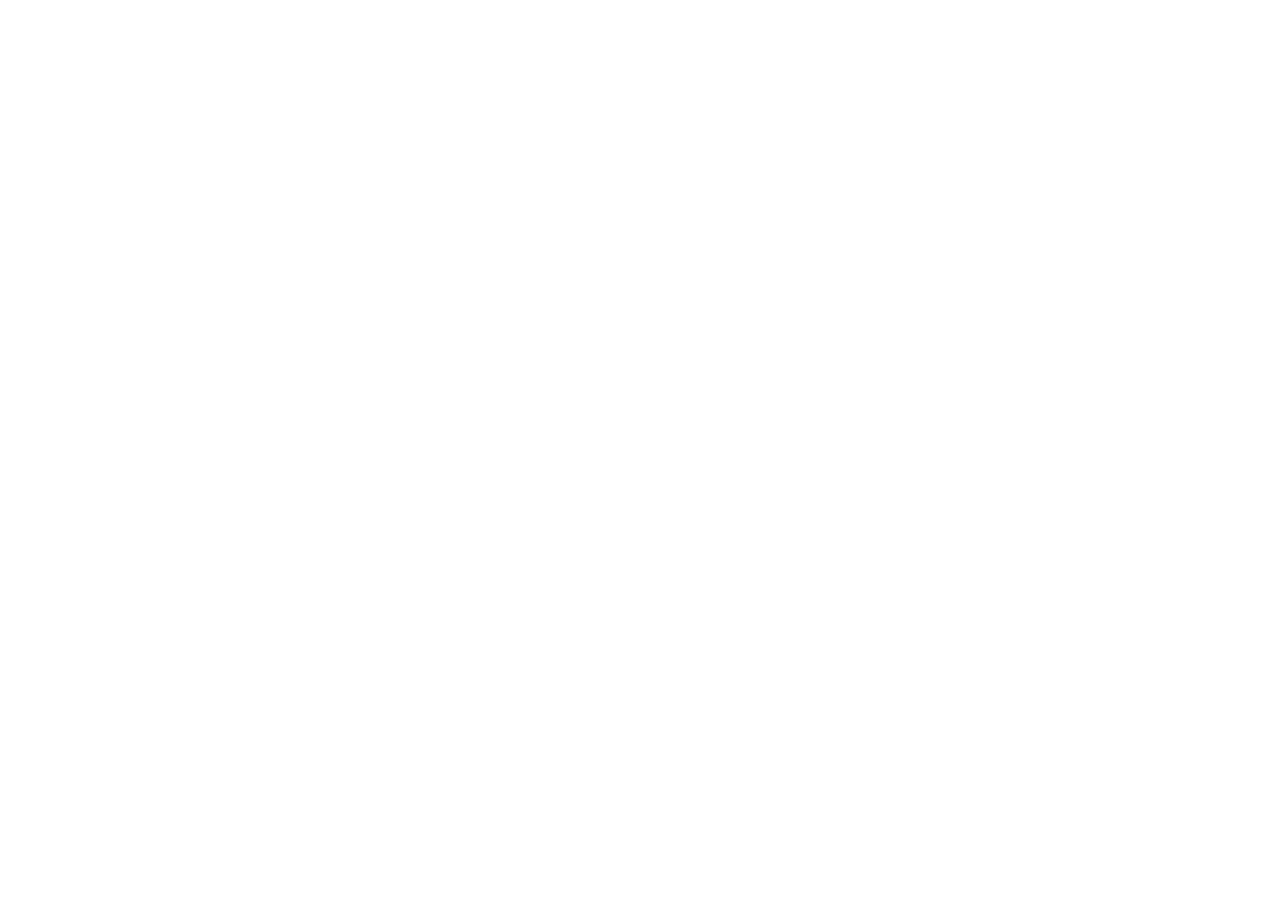
==== index.html @ d18b2c77 "create" ====
<!DOCTYPE html>
<html lang="pt-br">
<head>
    <meta charset="UTF-8">
    <meta name="viewport" content="width=device-width, initial-scale=1.0">
    <title>Consultorio</title>
    <link rel="stylesheet" href="styles/styles.css">
</head>
<body>
    
</body>
</html>
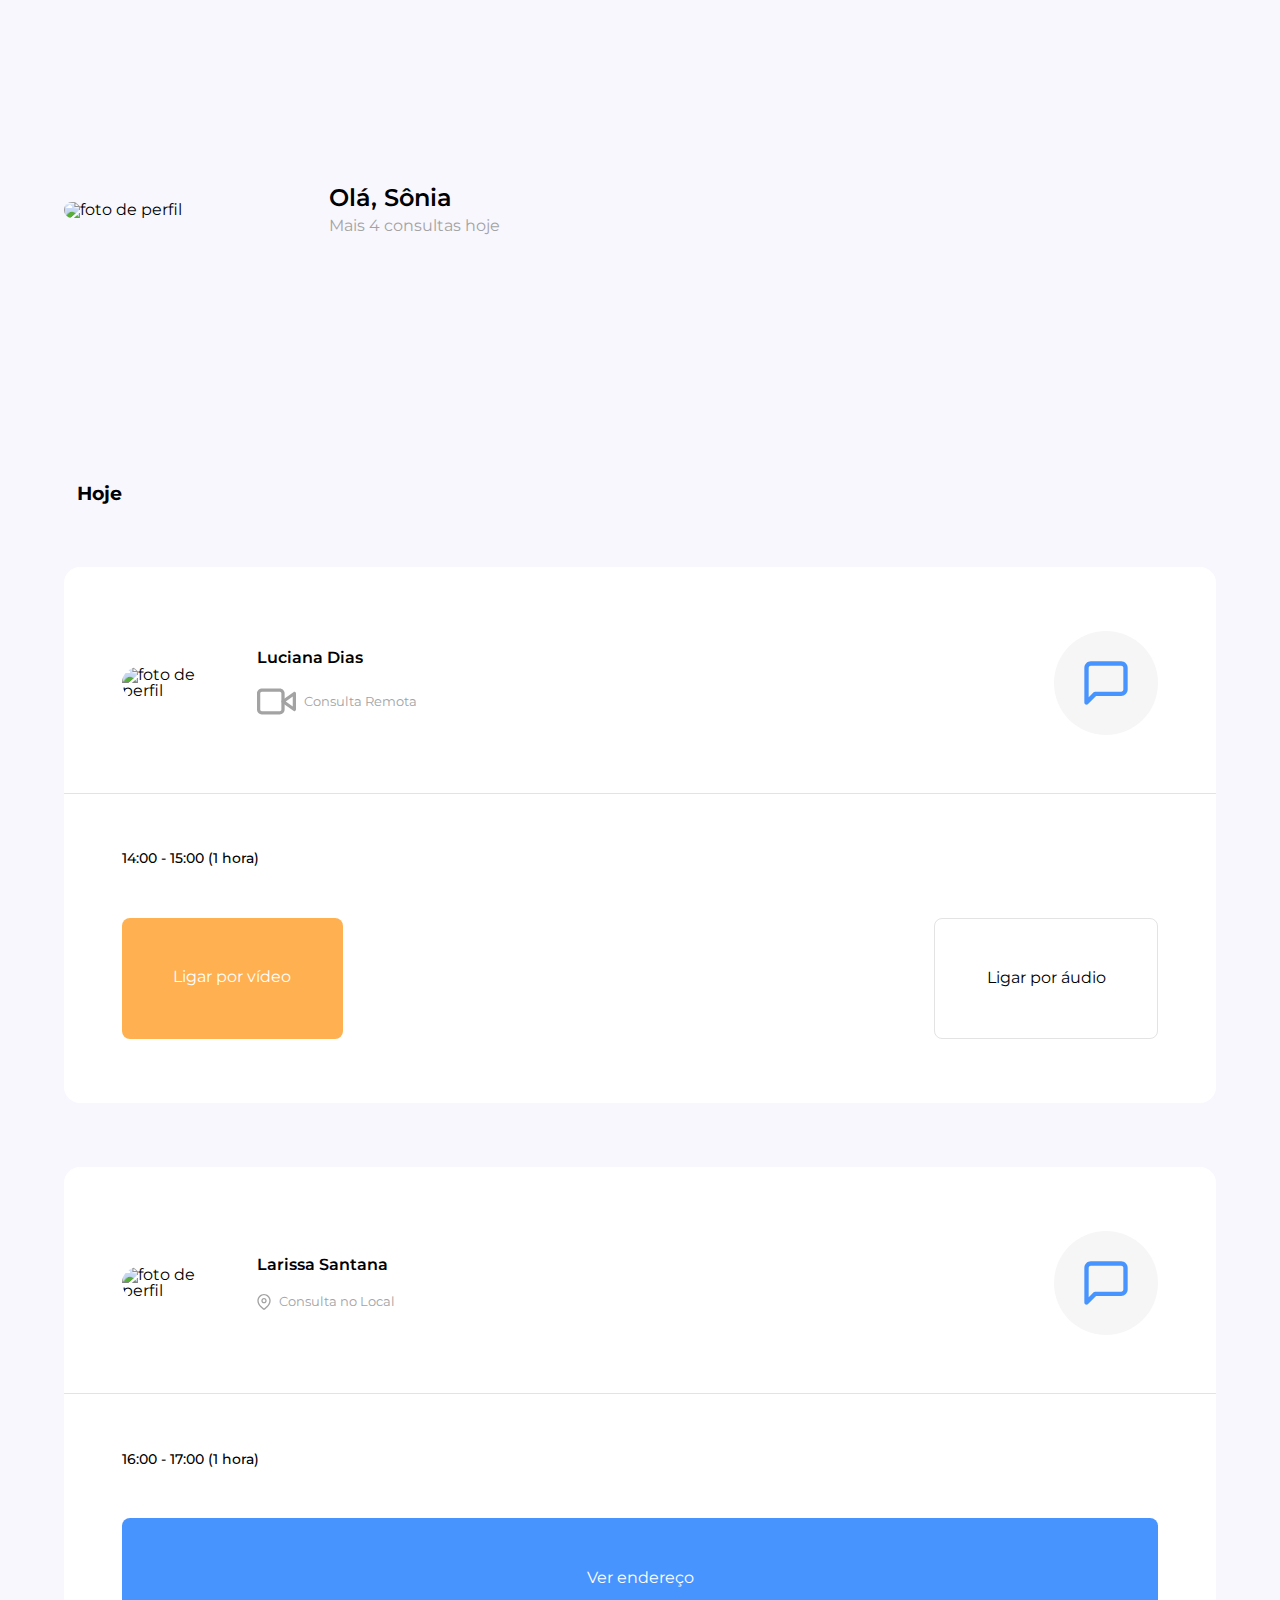
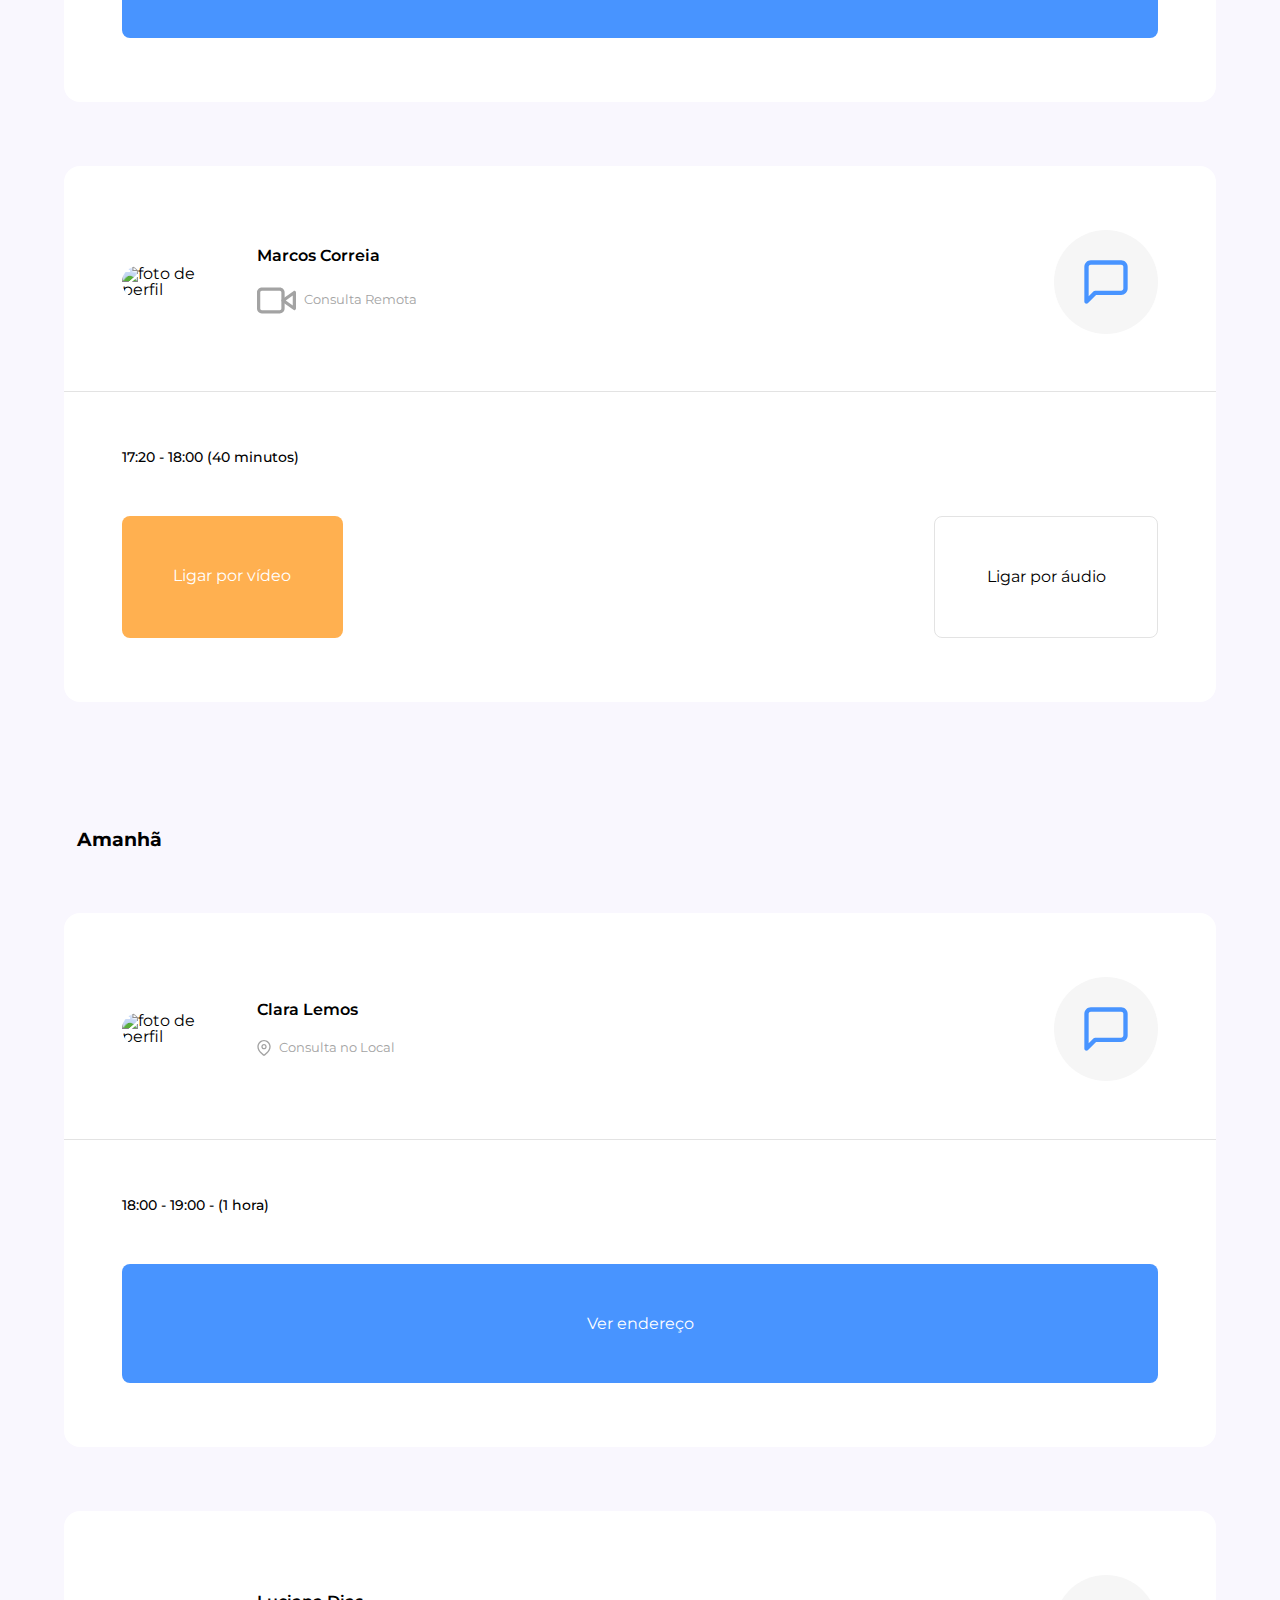
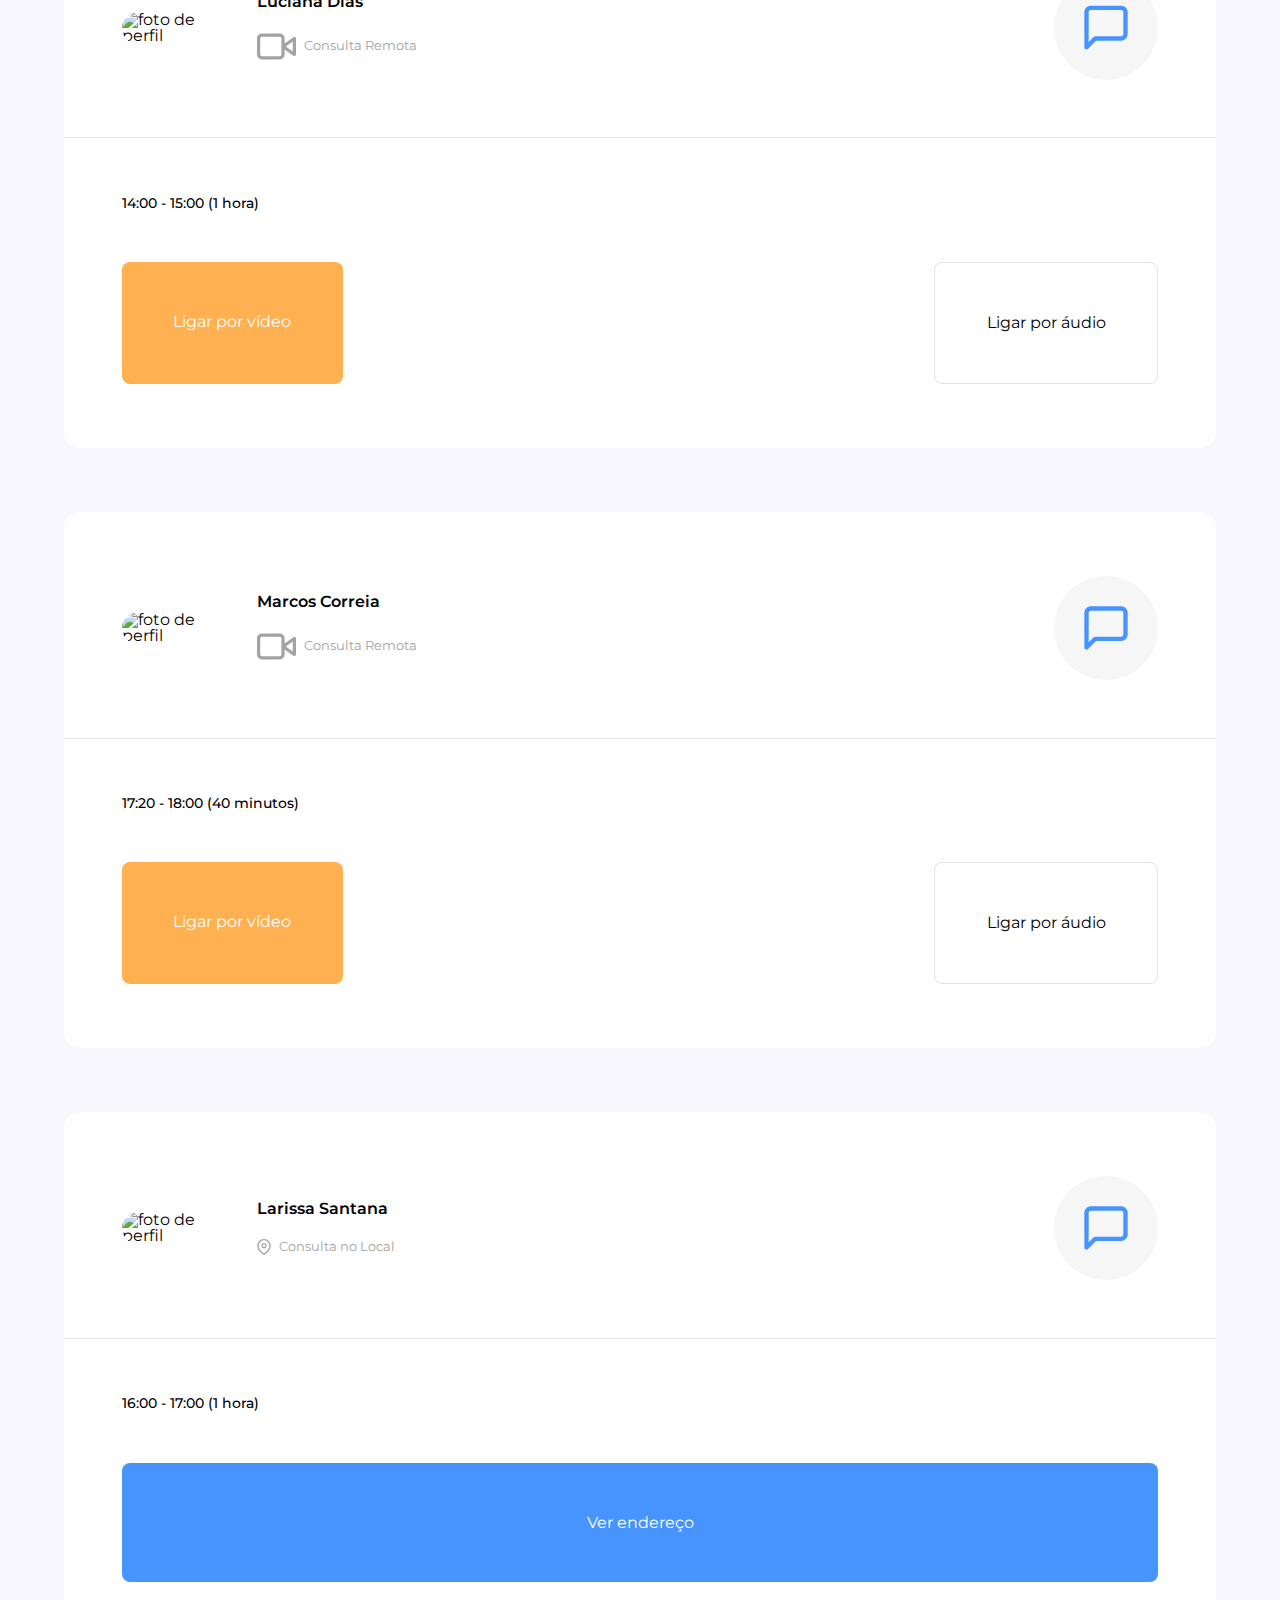
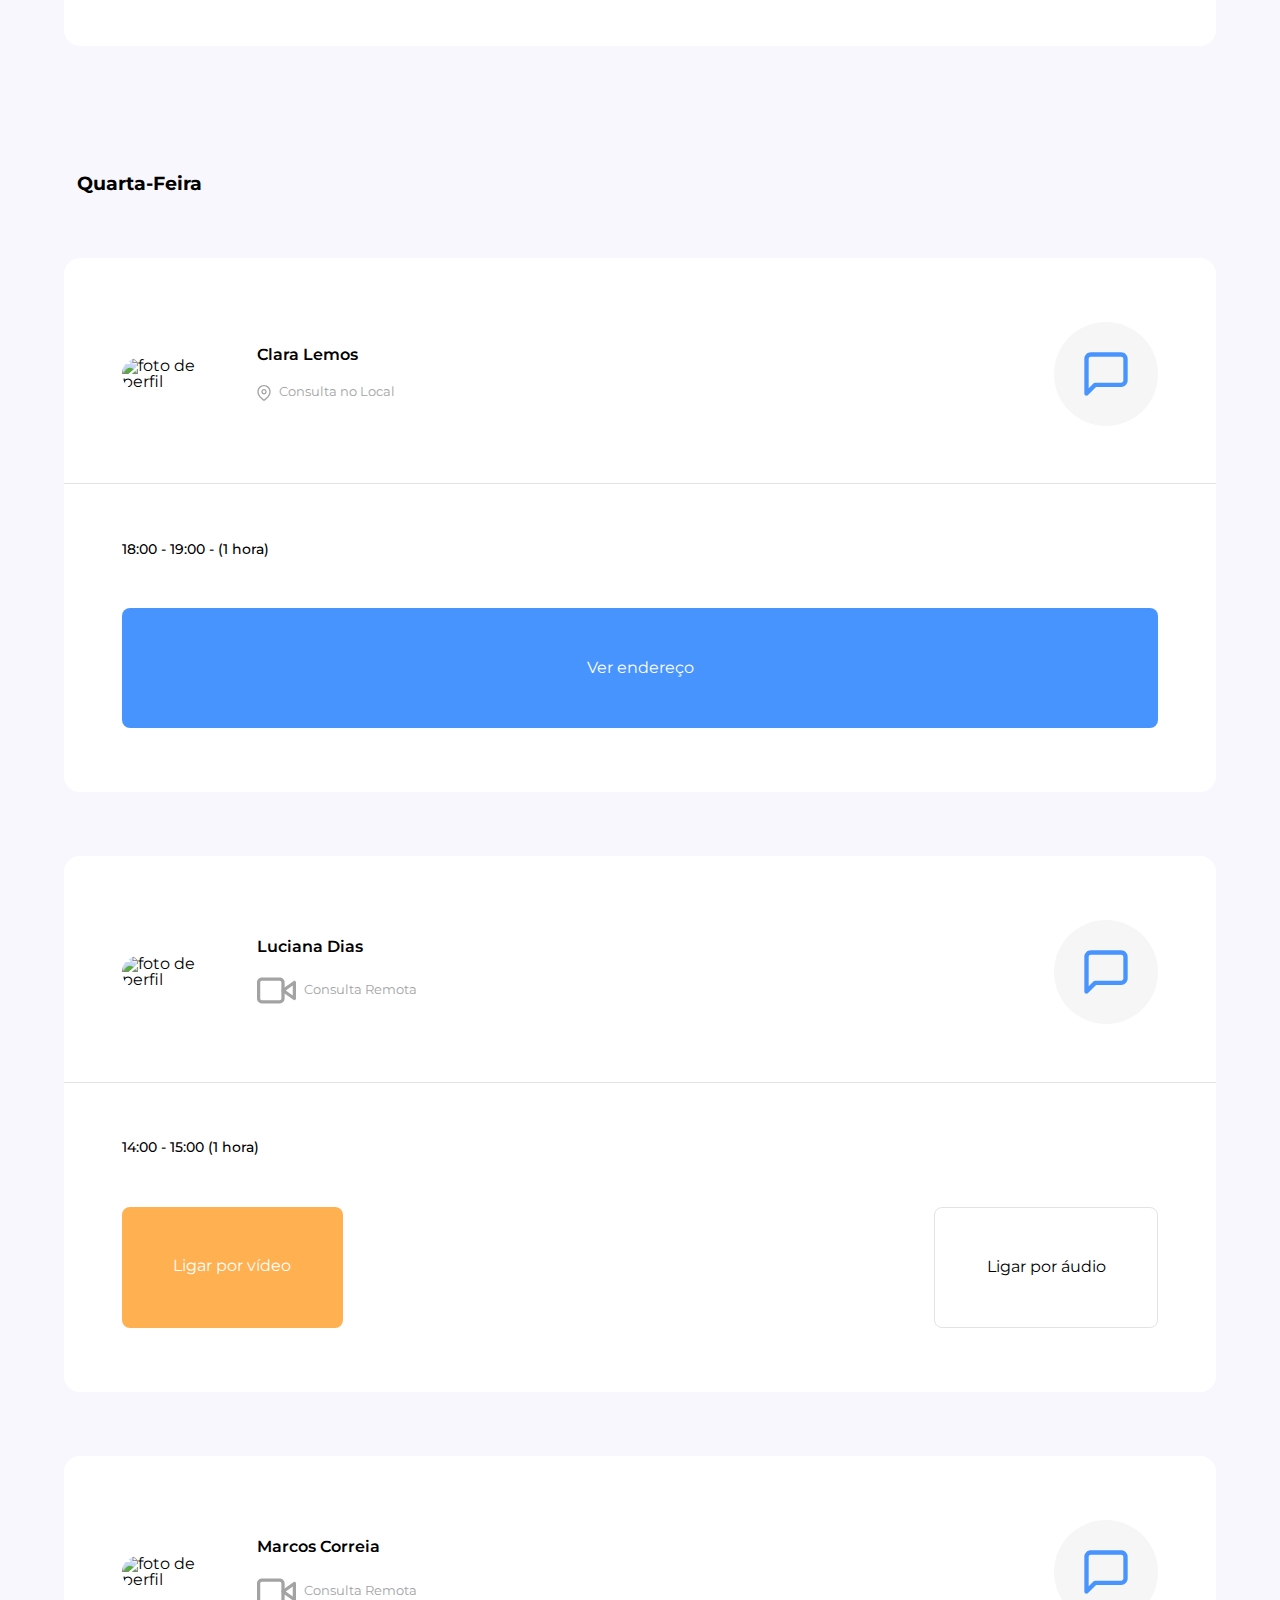
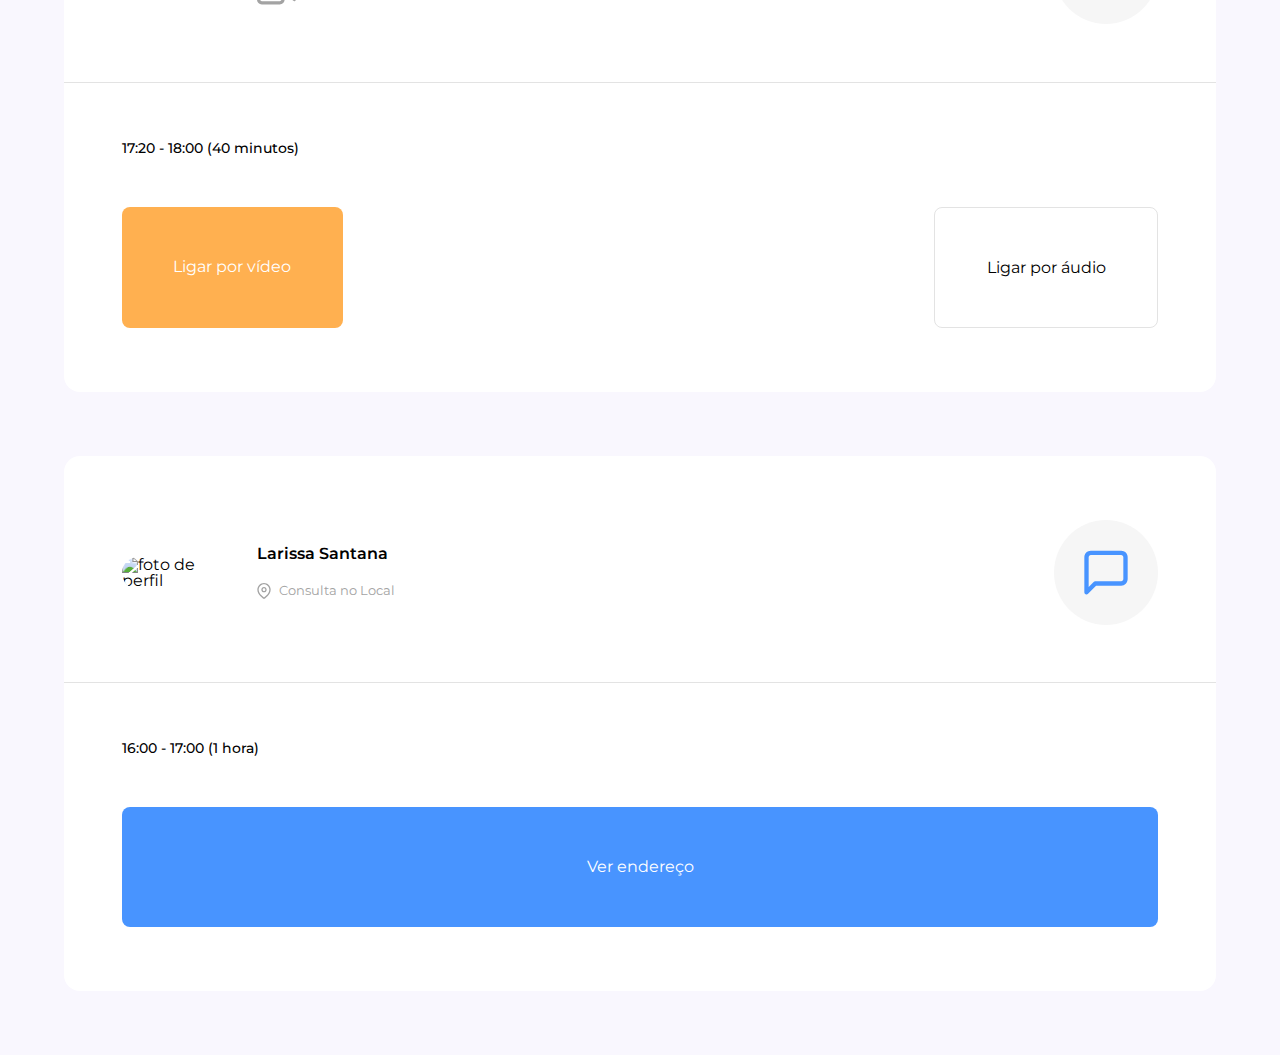
==== commit 2b5d858f: "consultorio inicio" ====
--- a/index.html
+++ b/index.html
@@ -4,9 +4,250 @@
     <meta charset="UTF-8">
     <meta name="viewport" content="width=device-width, initial-scale=1.0">
     <title>Consultorio</title>
+    <link rel="stylesheet" href="styles/reset.css">
     <link rel="stylesheet" href="styles/styles.css">
 </head>
 <body>
-    
+    <section class="banner">
+        <img src="assets/perfil-1.svg" alt="foto de perfil" class="banner__perfil">
+        <div class="banner__info">
+            <h1 class="banner__info__nome">Olá, Sônia</h1>
+            <p class="banner__info__consultas">Mais 4 consultas hoje</p>
+        </div>
+    </section>
+
+    <h1 class="dia">Hoje</h1>
+
+    <section class="bloco">
+        <div class="perfil">
+            <img src="assets/perfil-2.svg" alt="foto de perfil" class="perfil__imagem">
+            <div class="perfil__dados">
+                <h1 class="perfil__dados__nome">Luciana Dias</h1>
+                <div class="perfil__dados__consulta">
+                    <img src="assets/Camera.svg" alt="camera" class="camera-img">
+                    <span class="perfil__dados__consulta__tipo">Consulta Remota</span>
+                </div>
+            </div>
+            <img src="assets/Chatcirculo1.svg" alt="chat" class="chat-img">
+        </div>
+
+        <div class="remota">
+            <p class="consulta__horario">14:00 - 15:00 (1 hora)</p>
+            <div class="remota__botoes">
+                <a href="#" class="remota__botoes__video">Ligar por vídeo</a>
+                <a href="#" class="remota__botoes__audio">Ligar por áudio</a>
+            </div>
+        </div>
+    </section>
+
+    <section class="bloco">
+        <div class="perfil">
+            <img src="assets/perfil-3.svg" alt="foto de perfil" class="perfil__imagem">
+            <div class="perfil__dados">
+                <h1 class="perfil__dados__nome">Larissa Santana</h1>
+                <div class="perfil__dados__consulta">
+                    <img src="assets/pin.svg" alt="pin" class="pin-img">
+                    <span class="perfil__dados__consulta__tipo">Consulta no Local</span>
+                </div>
+            </div>
+            <img src="assets/Chatcirculo1.svg" alt="chat" class="chat-img">
+        </div>
+
+        <div class="presencial">
+            <p class="consulta__horario">16:00 - 17:00 (1 hora)</p>
+            <a href="#" class="endereco__botao">Ver endereço</a>
+        </div>
+    </section>
+
+    <section class="bloco">
+        <div class="perfil">
+            <img src="assets/perfil-4.svg" alt="foto de perfil" class="perfil__imagem">
+            <div class="perfil__dados">
+                <h1 class="perfil__dados__nome">Marcos Correia</h1>
+                <div class="perfil__dados__consulta">
+                    <img src="assets/Camera.svg" alt="camera" class="camera-img">
+                    <span class="perfil__dados__consulta__tipo">Consulta Remota</span>
+                </div>
+            </div>
+            <img src="assets/Chatcirculo1.svg" alt="chat" class="chat-img">
+        </div>
+
+        <div class="remota">
+            <p class="consulta__horario">17:20 - 18:00 (40 minutos)</p>
+            <div class="remota__botoes">
+                <a href="#" class="remota__botoes__video">Ligar por vídeo</a>
+                <a href="#" class="remota__botoes__audio">Ligar por áudio</a>
+            </div>
+        </div>
+    </section>
+
+    <h1 class="dia">Amanhã</h1>
+
+    <section class="bloco">
+        <div class="perfil">
+            <img src="assets/perfil-5.svg" alt="foto de perfil" class="perfil__imagem">
+            <div class="perfil__dados">
+                <h1 class="perfil__dados__nome">Clara Lemos</h1>
+                <div class="perfil__dados__consulta">
+                    <img src="assets/pin.svg" alt="pin" class="pin-img">
+                    <span class="perfil__dados__consulta__tipo">Consulta no Local</span>
+                </div>
+            </div>
+            <img src="assets/Chatcirculo1.svg" alt="chat" class="chat-img">
+        </div>
+
+        <div class="presencial">
+            <p class="consulta__horario">18:00 - 19:00 - (1 hora)</p>
+            <a href="#" class="endereco__botao">Ver endereço</a>
+        </div>
+    </section>
+
+    <section class="bloco">
+        <div class="perfil">
+            <img src="assets/perfil-2.svg" alt="foto de perfil" class="perfil__imagem">
+            <div class="perfil__dados">
+                <h1 class="perfil__dados__nome">Luciana Dias</h1>
+                <div class="perfil__dados__consulta">
+                    <img src="assets/Camera.svg" alt="camera" class="camera-img">
+                    <span class="perfil__dados__consulta__tipo">Consulta Remota</span>
+                </div>
+            </div>
+            <img src="assets/Chatcirculo1.svg" alt="chat" class="chat-img">
+        </div>
+
+        <div class="remota">
+            <p class="consulta__horario">14:00 - 15:00 (1 hora)</p>
+            <div class="remota__botoes">
+                <a href="#" class="remota__botoes__video">Ligar por vídeo</a>
+                <a href="#" class="remota__botoes__audio">Ligar por áudio</a>
+            </div>
+        </div>
+    </section>
+
+    <section class="bloco">
+        <div class="perfil">
+            <img src="assets/perfil-4.svg" alt="foto de perfil" class="perfil__imagem">
+            <div class="perfil__dados">
+                <h1 class="perfil__dados__nome">Marcos Correia</h1>
+                <div class="perfil__dados__consulta">
+                    <img src="assets/Camera.svg" alt="camera" class="camera-img">
+                    <span class="perfil__dados__consulta__tipo">Consulta Remota</span>
+                </div>
+            </div>
+            <img src="assets/Chatcirculo1.svg" alt="chat" class="chat-img">
+        </div>
+
+        <div class="remota">
+            <p class="consulta__horario">17:20 - 18:00 (40 minutos)</p>
+            <div class="remota__botoes">
+                <a href="#" class="remota__botoes__video">Ligar por vídeo</a>
+                <a href="#" class="remota__botoes__audio">Ligar por áudio</a>
+            </div>
+        </div>
+    </section>
+
+    <section class="bloco">
+        <div class="perfil">
+            <img src="assets/perfil-3.svg" alt="foto de perfil" class="perfil__imagem">
+            <div class="perfil__dados">
+                <h1 class="perfil__dados__nome">Larissa Santana</h1>
+                <div class="perfil__dados__consulta">
+                    <img src="assets/pin.svg" alt="pin" class="pin-img">
+                    <span class="perfil__dados__consulta__tipo">Consulta no Local</span>
+                </div>
+            </div>
+            <img src="assets/Chatcirculo1.svg" alt="chat" class="chat-img">
+        </div>
+
+        <div class="presencial">
+            <p class="consulta__horario">16:00 - 17:00 (1 hora)</p>
+            <a href="#" class="endereco__botao">Ver endereço</a>
+        </div>
+    </section>
+
+    <h1 class="dia">Quarta-Feira</h1>
+
+    <section class="bloco">
+        <div class="perfil">
+            <img src="assets/perfil-5.svg" alt="foto de perfil" class="perfil__imagem">
+            <div class="perfil__dados">
+                <h1 class="perfil__dados__nome">Clara Lemos</h1>
+                <div class="perfil__dados__consulta">
+                    <img src="assets/pin.svg" alt="pin" class="pin-img">
+                    <span class="perfil__dados__consulta__tipo">Consulta no Local</span>
+                </div>
+            </div>
+            <img src="assets/Chatcirculo1.svg" alt="chat" class="chat-img">
+        </div>
+
+        <div class="presencial">
+            <p class="consulta__horario">18:00 - 19:00 - (1 hora)</p>
+            <a href="#" class="endereco__botao">Ver endereço</a>
+        </div>
+    </section>
+
+    <section class="bloco">
+        <div class="perfil">
+            <img src="assets/perfil-2.svg" alt="foto de perfil" class="perfil__imagem">
+            <div class="perfil__dados">
+                <h1 class="perfil__dados__nome">Luciana Dias</h1>
+                <div class="perfil__dados__consulta">
+                    <img src="assets/Camera.svg" alt="camera" class="camera-img">
+                    <span class="perfil__dados__consulta__tipo">Consulta Remota</span>
+                </div>
+            </div>
+            <img src="assets/Chatcirculo1.svg" alt="chat" class="chat-img">
+        </div>
+
+        <div class="remota">
+            <p class="consulta__horario">14:00 - 15:00 (1 hora)</p>
+            <div class="remota__botoes">
+                <a href="#" class="remota__botoes__video">Ligar por vídeo</a>
+                <a href="#" class="remota__botoes__audio">Ligar por áudio</a>
+            </div>
+        </div>
+    </section>
+
+    <section class="bloco">
+        <div class="perfil">
+            <img src="assets/perfil-4.svg" alt="foto de perfil" class="perfil__imagem">
+            <div class="perfil__dados">
+                <h1 class="perfil__dados__nome">Marcos Correia</h1>
+                <div class="perfil__dados__consulta">
+                    <img src="assets/Camera.svg" alt="camera" class="camera-img">
+                    <span class="perfil__dados__consulta__tipo">Consulta Remota</span>
+                </div>
+            </div>
+            <img src="assets/Chatcirculo1.svg" alt="chat" class="chat-img">
+        </div>
+
+        <div class="remota">
+            <p class="consulta__horario">17:20 - 18:00 (40 minutos)</p>
+            <div class="remota__botoes">
+                <a href="#" class="remota__botoes__video">Ligar por vídeo</a>
+                <a href="#" class="remota__botoes__audio">Ligar por áudio</a>
+            </div>
+        </div>
+    </section>
+
+    <section class="bloco">
+        <div class="perfil">
+            <img src="assets/perfil-3.svg" alt="foto de perfil" class="perfil__imagem">
+            <div class="perfil__dados">
+                <h1 class="perfil__dados__nome">Larissa Santana</h1>
+                <div class="perfil__dados__consulta">
+                    <img src="assets/pin.svg" alt="pin" class="pin-img">
+                    <span class="perfil__dados__consulta__tipo">Consulta no Local</span>
+                </div>
+            </div>
+            <img src="assets/Chatcirculo1.svg" alt="chat" class="chat-img">
+        </div>
+
+        <div class="presencial">
+            <p class="consulta__horario">16:00 - 17:00 (1 hora)</p>
+            <a href="#" class="endereco__botao">Ver endereço</a>
+        </div>
+    </section>
+
 </body>
 </html>--- a/styles/styles.css
+++ b/styles/styles.css
@@ -0,0 +1,28 @@
+@import url('https://fonts.googleapis.com/css2?family=Montserrat:ital,wght@0,100..900;1,100..900&display=swap');
+@import url(banner.css);
+@import url(consulta.css);
+
+:root {
+    --cor-principal: #FFFFFF;
+    --cor-secundaria: #A3A3A3;
+    --botao-video: #FFB050;
+    --botao-endereco: #4894FF;
+    --fonte-principal: "Montserrat", serif;
+}
+
+* {
+    padding: 0;
+    margin: 0;
+}
+
+html, body {
+	overflow-x:hidden;
+}
+
+body {
+    font-family: var(--fonte-principal);
+    background-color: #F9F7FE;
+    max-width: 100%;
+    overflow-x: hidden;
+    position: relative;   
+}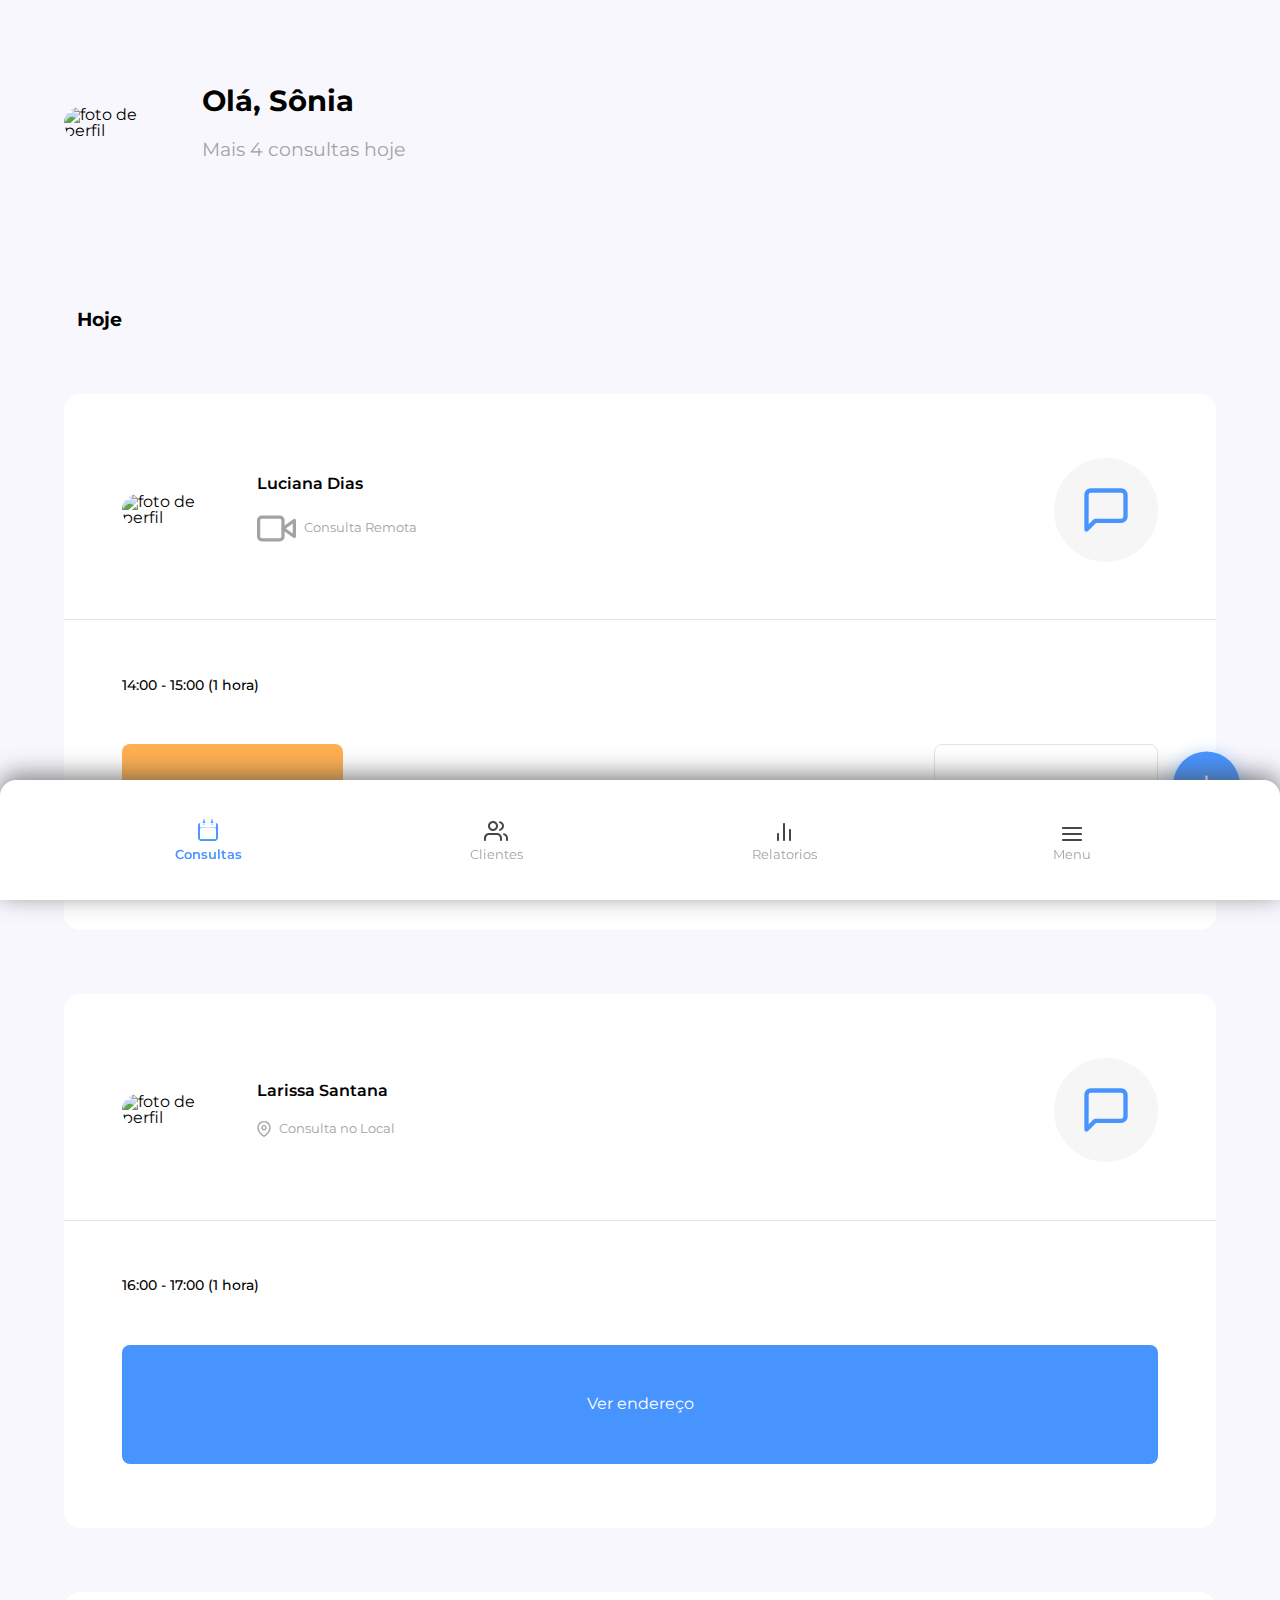
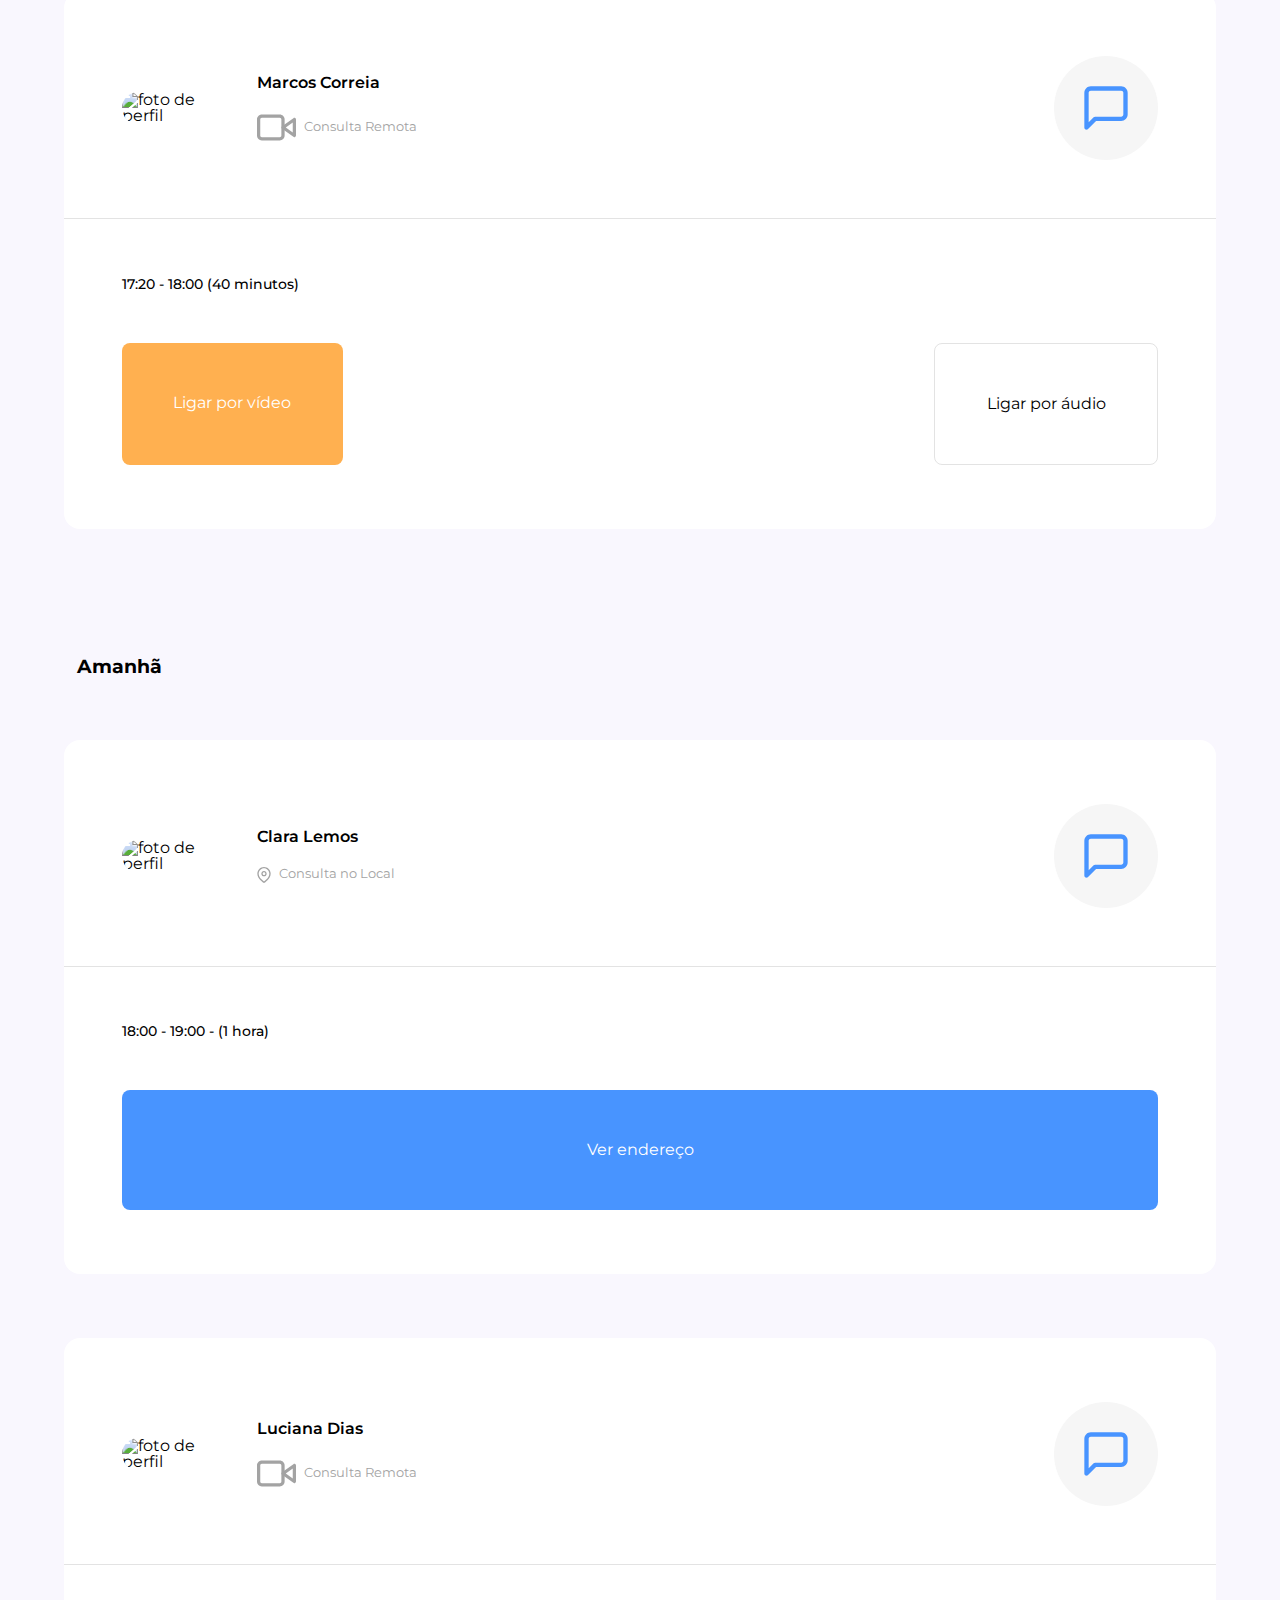
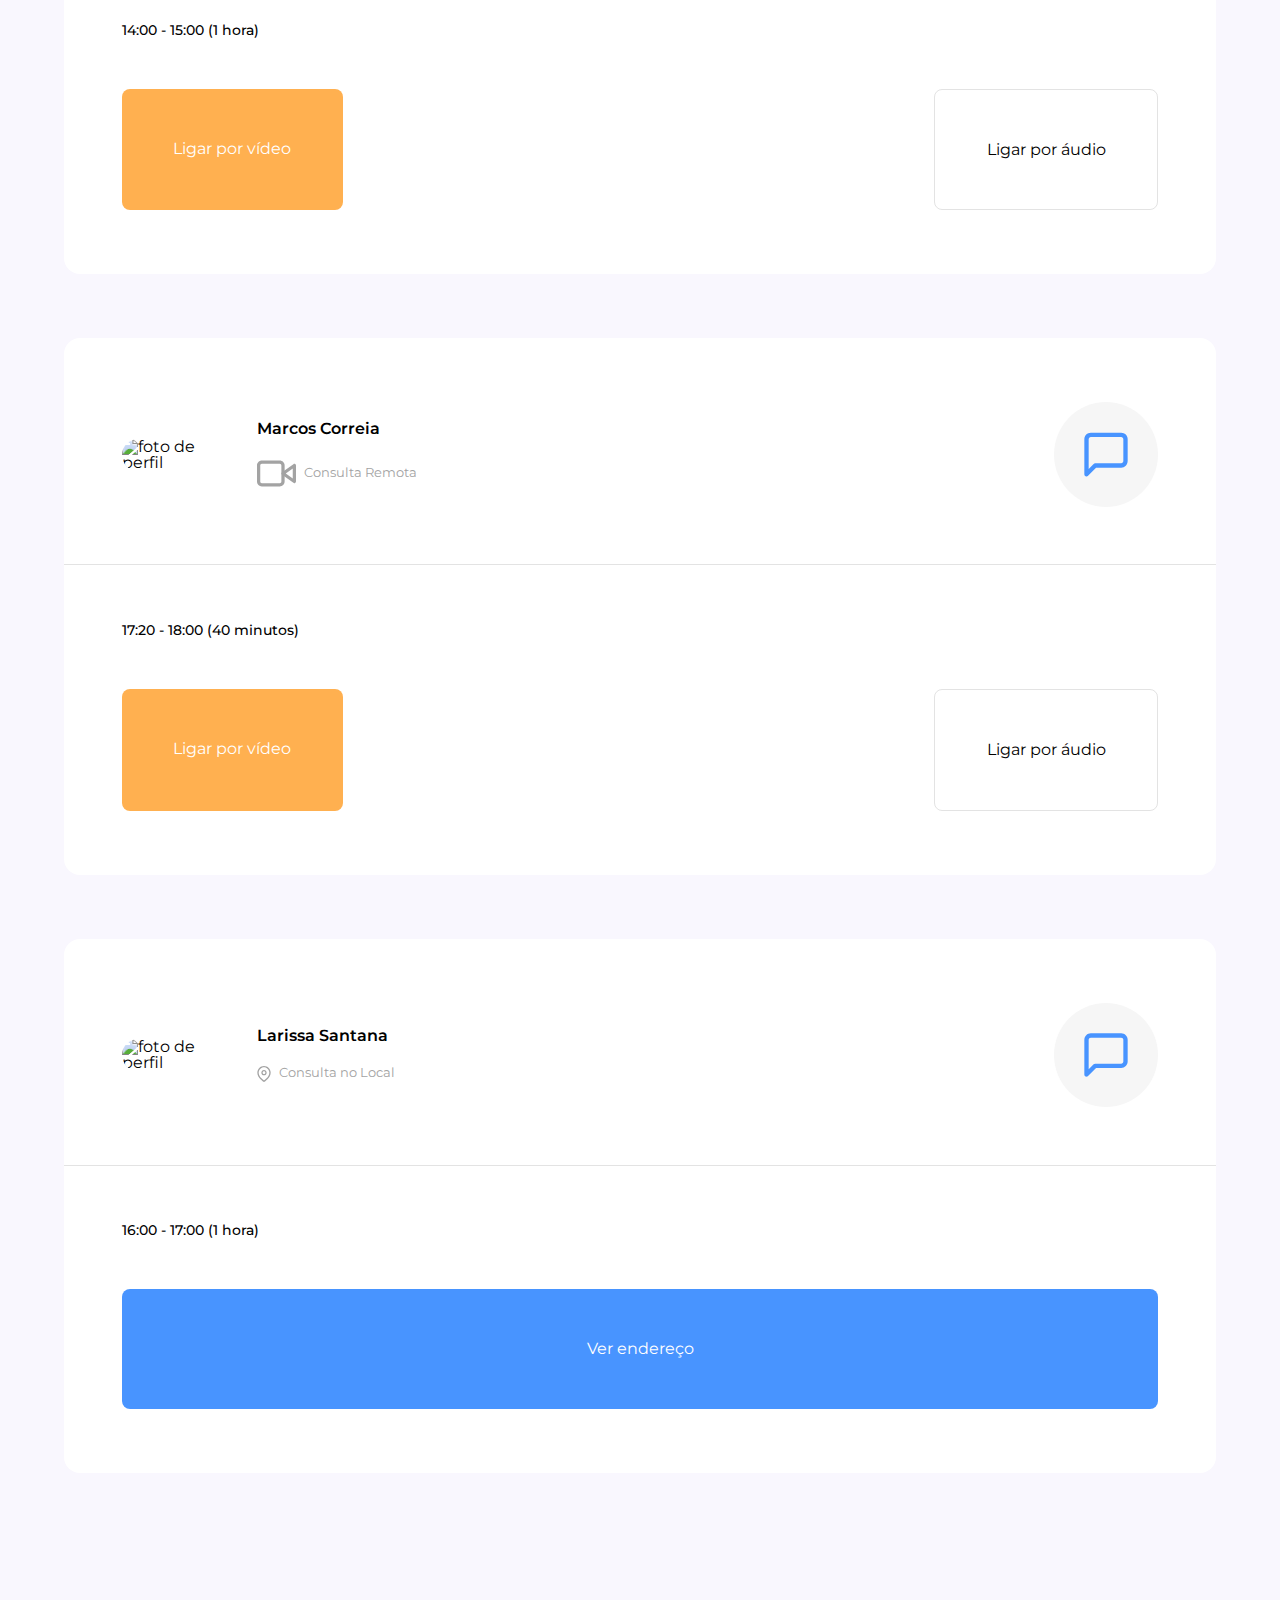
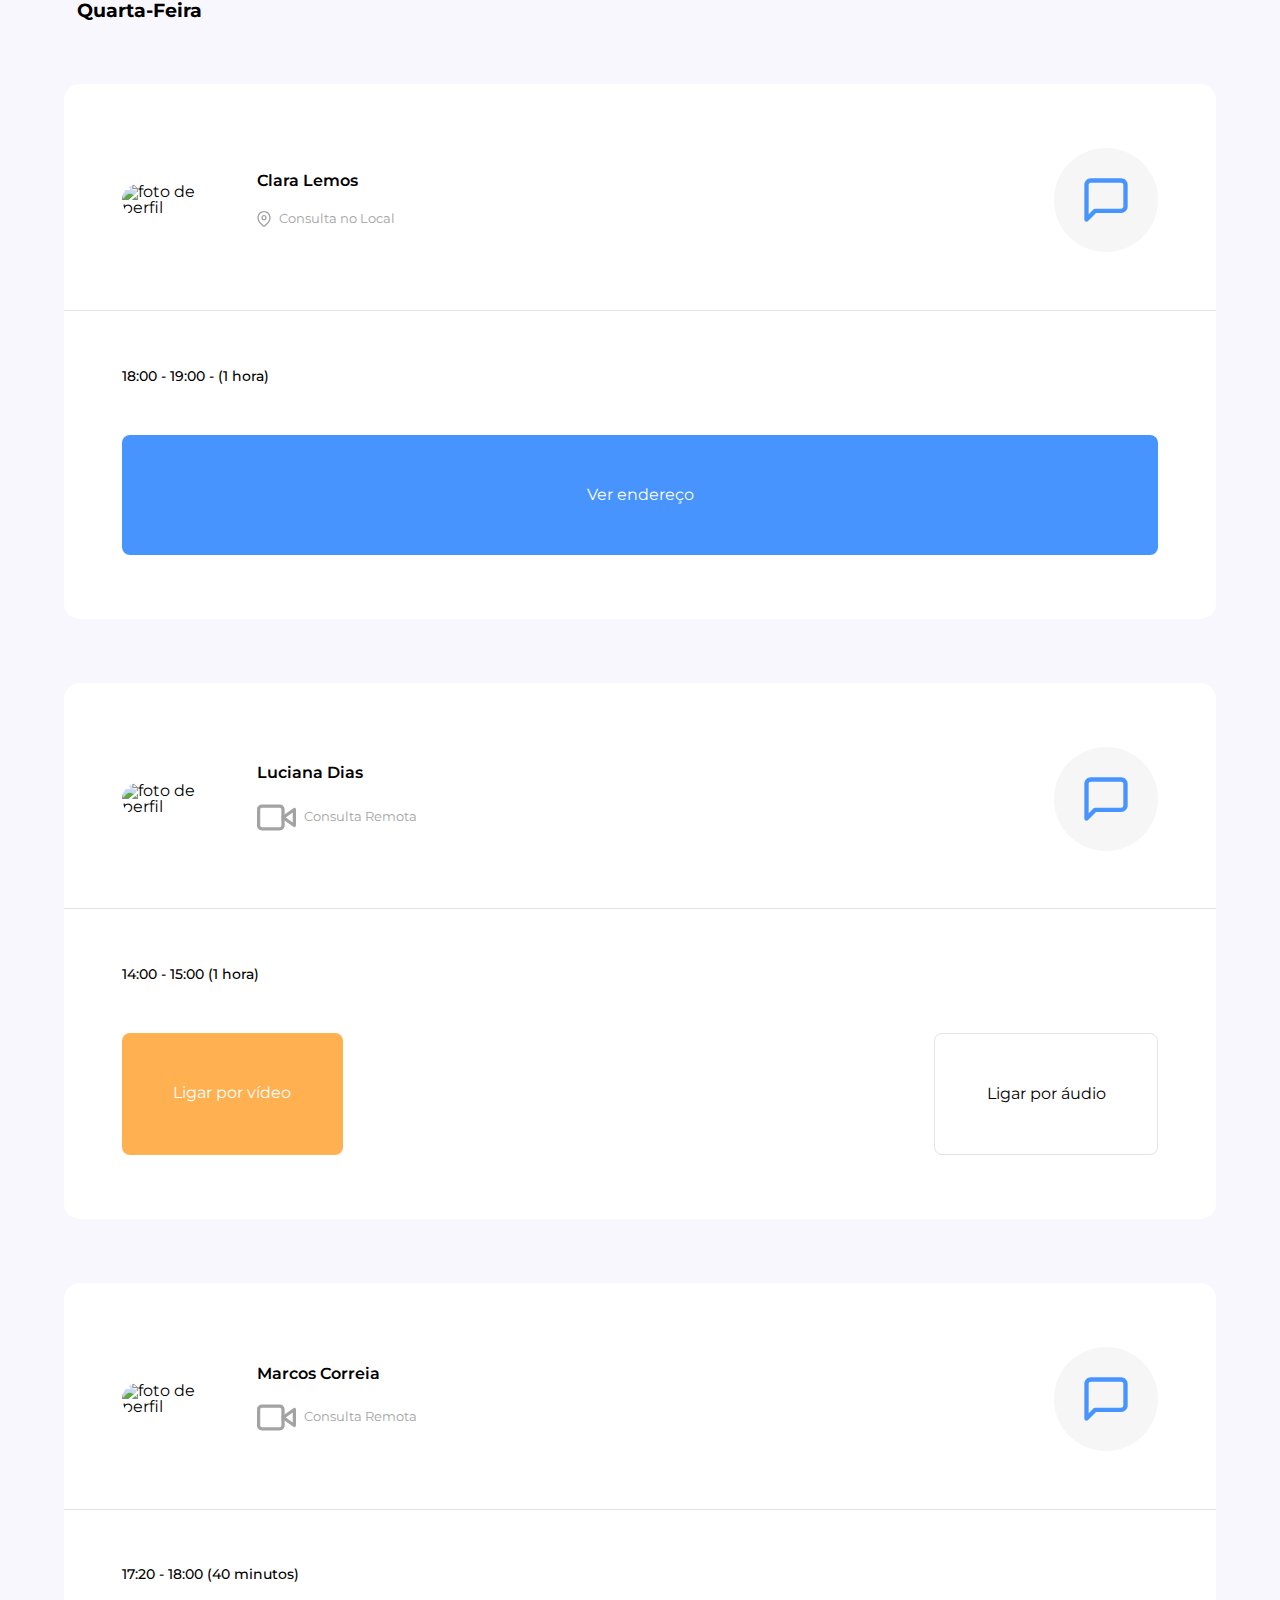
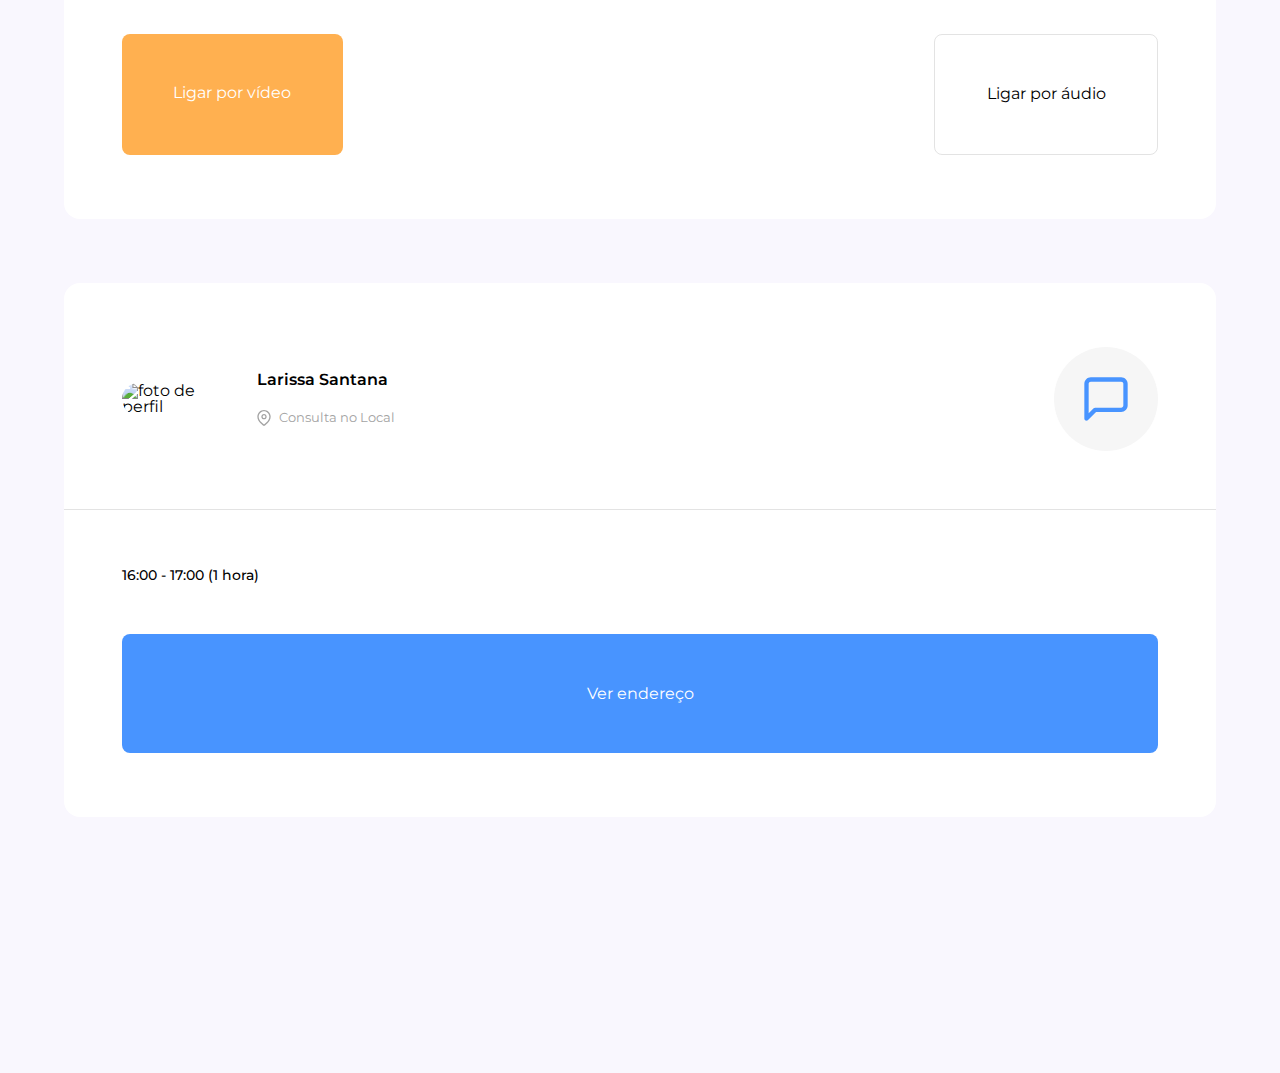
==== commit 9cfccd44: "footer e botao flutuante" ====
--- a/index.html
+++ b/index.html
@@ -8,246 +8,271 @@
     <link rel="stylesheet" href="styles/styles.css">
 </head>
 <body>
-    <section class="banner">
-        <img src="assets/perfil-1.svg" alt="foto de perfil" class="banner__perfil">
-        <div class="banner__info">
-            <h1 class="banner__info__nome">Olá, Sônia</h1>
-            <p class="banner__info__consultas">Mais 4 consultas hoje</p>
-        </div>
-    </section>
-
-    <h1 class="dia">Hoje</h1>
-
-    <section class="bloco">
-        <div class="perfil">
-            <img src="assets/perfil-2.svg" alt="foto de perfil" class="perfil__imagem">
-            <div class="perfil__dados">
-                <h1 class="perfil__dados__nome">Luciana Dias</h1>
-                <div class="perfil__dados__consulta">
-                    <img src="assets/Camera.svg" alt="camera" class="camera-img">
-                    <span class="perfil__dados__consulta__tipo">Consulta Remota</span>
-                </div>
-            </div>
-            <img src="assets/Chatcirculo1.svg" alt="chat" class="chat-img">
-        </div>
-
-        <div class="remota">
-            <p class="consulta__horario">14:00 - 15:00 (1 hora)</p>
-            <div class="remota__botoes">
-                <a href="#" class="remota__botoes__video">Ligar por vídeo</a>
-                <a href="#" class="remota__botoes__audio">Ligar por áudio</a>
-            </div>
-        </div>
-    </section>
-
-    <section class="bloco">
-        <div class="perfil">
-            <img src="assets/perfil-3.svg" alt="foto de perfil" class="perfil__imagem">
-            <div class="perfil__dados">
-                <h1 class="perfil__dados__nome">Larissa Santana</h1>
-                <div class="perfil__dados__consulta">
-                    <img src="assets/pin.svg" alt="pin" class="pin-img">
-                    <span class="perfil__dados__consulta__tipo">Consulta no Local</span>
-                </div>
-            </div>
-            <img src="assets/Chatcirculo1.svg" alt="chat" class="chat-img">
-        </div>
-
-        <div class="presencial">
-            <p class="consulta__horario">16:00 - 17:00 (1 hora)</p>
-            <a href="#" class="endereco__botao">Ver endereço</a>
-        </div>
-    </section>
-
-    <section class="bloco">
-        <div class="perfil">
-            <img src="assets/perfil-4.svg" alt="foto de perfil" class="perfil__imagem">
-            <div class="perfil__dados">
-                <h1 class="perfil__dados__nome">Marcos Correia</h1>
-                <div class="perfil__dados__consulta">
-                    <img src="assets/Camera.svg" alt="camera" class="camera-img">
-                    <span class="perfil__dados__consulta__tipo">Consulta Remota</span>
-                </div>
-            </div>
-            <img src="assets/Chatcirculo1.svg" alt="chat" class="chat-img">
-        </div>
-
-        <div class="remota">
-            <p class="consulta__horario">17:20 - 18:00 (40 minutos)</p>
-            <div class="remota__botoes">
-                <a href="#" class="remota__botoes__video">Ligar por vídeo</a>
-                <a href="#" class="remota__botoes__audio">Ligar por áudio</a>
-            </div>
-        </div>
-    </section>
-
-    <h1 class="dia">Amanhã</h1>
-
-    <section class="bloco">
-        <div class="perfil">
-            <img src="assets/perfil-5.svg" alt="foto de perfil" class="perfil__imagem">
-            <div class="perfil__dados">
-                <h1 class="perfil__dados__nome">Clara Lemos</h1>
-                <div class="perfil__dados__consulta">
-                    <img src="assets/pin.svg" alt="pin" class="pin-img">
-                    <span class="perfil__dados__consulta__tipo">Consulta no Local</span>
-                </div>
-            </div>
-            <img src="assets/Chatcirculo1.svg" alt="chat" class="chat-img">
-        </div>
-
-        <div class="presencial">
-            <p class="consulta__horario">18:00 - 19:00 - (1 hora)</p>
-            <a href="#" class="endereco__botao">Ver endereço</a>
-        </div>
-    </section>
-
-    <section class="bloco">
-        <div class="perfil">
-            <img src="assets/perfil-2.svg" alt="foto de perfil" class="perfil__imagem">
-            <div class="perfil__dados">
-                <h1 class="perfil__dados__nome">Luciana Dias</h1>
-                <div class="perfil__dados__consulta">
-                    <img src="assets/Camera.svg" alt="camera" class="camera-img">
-                    <span class="perfil__dados__consulta__tipo">Consulta Remota</span>
-                </div>
-            </div>
-            <img src="assets/Chatcirculo1.svg" alt="chat" class="chat-img">
-        </div>
-
-        <div class="remota">
-            <p class="consulta__horario">14:00 - 15:00 (1 hora)</p>
-            <div class="remota__botoes">
-                <a href="#" class="remota__botoes__video">Ligar por vídeo</a>
-                <a href="#" class="remota__botoes__audio">Ligar por áudio</a>
-            </div>
-        </div>
-    </section>
-
-    <section class="bloco">
-        <div class="perfil">
-            <img src="assets/perfil-4.svg" alt="foto de perfil" class="perfil__imagem">
-            <div class="perfil__dados">
-                <h1 class="perfil__dados__nome">Marcos Correia</h1>
-                <div class="perfil__dados__consulta">
-                    <img src="assets/Camera.svg" alt="camera" class="camera-img">
-                    <span class="perfil__dados__consulta__tipo">Consulta Remota</span>
-                </div>
-            </div>
-            <img src="assets/Chatcirculo1.svg" alt="chat" class="chat-img">
-        </div>
-
-        <div class="remota">
-            <p class="consulta__horario">17:20 - 18:00 (40 minutos)</p>
-            <div class="remota__botoes">
-                <a href="#" class="remota__botoes__video">Ligar por vídeo</a>
-                <a href="#" class="remota__botoes__audio">Ligar por áudio</a>
-            </div>
-        </div>
-    </section>
-
-    <section class="bloco">
-        <div class="perfil">
-            <img src="assets/perfil-3.svg" alt="foto de perfil" class="perfil__imagem">
-            <div class="perfil__dados">
-                <h1 class="perfil__dados__nome">Larissa Santana</h1>
-                <div class="perfil__dados__consulta">
-                    <img src="assets/pin.svg" alt="pin" class="pin-img">
-                    <span class="perfil__dados__consulta__tipo">Consulta no Local</span>
-                </div>
-            </div>
-            <img src="assets/Chatcirculo1.svg" alt="chat" class="chat-img">
-        </div>
-
-        <div class="presencial">
-            <p class="consulta__horario">16:00 - 17:00 (1 hora)</p>
-            <a href="#" class="endereco__botao">Ver endereço</a>
-        </div>
-    </section>
-
-    <h1 class="dia">Quarta-Feira</h1>
-
-    <section class="bloco">
-        <div class="perfil">
-            <img src="assets/perfil-5.svg" alt="foto de perfil" class="perfil__imagem">
-            <div class="perfil__dados">
-                <h1 class="perfil__dados__nome">Clara Lemos</h1>
-                <div class="perfil__dados__consulta">
-                    <img src="assets/pin.svg" alt="pin" class="pin-img">
-                    <span class="perfil__dados__consulta__tipo">Consulta no Local</span>
-                </div>
-            </div>
-            <img src="assets/Chatcirculo1.svg" alt="chat" class="chat-img">
-        </div>
-
-        <div class="presencial">
-            <p class="consulta__horario">18:00 - 19:00 - (1 hora)</p>
-            <a href="#" class="endereco__botao">Ver endereço</a>
-        </div>
-    </section>
-
-    <section class="bloco">
-        <div class="perfil">
-            <img src="assets/perfil-2.svg" alt="foto de perfil" class="perfil__imagem">
-            <div class="perfil__dados">
-                <h1 class="perfil__dados__nome">Luciana Dias</h1>
-                <div class="perfil__dados__consulta">
-                    <img src="assets/Camera.svg" alt="camera" class="camera-img">
-                    <span class="perfil__dados__consulta__tipo">Consulta Remota</span>
-                </div>
-            </div>
-            <img src="assets/Chatcirculo1.svg" alt="chat" class="chat-img">
-        </div>
-
-        <div class="remota">
-            <p class="consulta__horario">14:00 - 15:00 (1 hora)</p>
-            <div class="remota__botoes">
-                <a href="#" class="remota__botoes__video">Ligar por vídeo</a>
-                <a href="#" class="remota__botoes__audio">Ligar por áudio</a>
-            </div>
-        </div>
-    </section>
-
-    <section class="bloco">
-        <div class="perfil">
-            <img src="assets/perfil-4.svg" alt="foto de perfil" class="perfil__imagem">
-            <div class="perfil__dados">
-                <h1 class="perfil__dados__nome">Marcos Correia</h1>
-                <div class="perfil__dados__consulta">
-                    <img src="assets/Camera.svg" alt="camera" class="camera-img">
-                    <span class="perfil__dados__consulta__tipo">Consulta Remota</span>
-                </div>
-            </div>
-            <img src="assets/Chatcirculo1.svg" alt="chat" class="chat-img">
-        </div>
-
-        <div class="remota">
-            <p class="consulta__horario">17:20 - 18:00 (40 minutos)</p>
-            <div class="remota__botoes">
-                <a href="#" class="remota__botoes__video">Ligar por vídeo</a>
-                <a href="#" class="remota__botoes__audio">Ligar por áudio</a>
-            </div>
-        </div>
-    </section>
-
-    <section class="bloco">
-        <div class="perfil">
-            <img src="assets/perfil-3.svg" alt="foto de perfil" class="perfil__imagem">
-            <div class="perfil__dados">
-                <h1 class="perfil__dados__nome">Larissa Santana</h1>
-                <div class="perfil__dados__consulta">
-                    <img src="assets/pin.svg" alt="pin" class="pin-img">
-                    <span class="perfil__dados__consulta__tipo">Consulta no Local</span>
-                </div>
-            </div>
-            <img src="assets/Chatcirculo1.svg" alt="chat" class="chat-img">
-        </div>
-
-        <div class="presencial">
-            <p class="consulta__horario">16:00 - 17:00 (1 hora)</p>
-            <a href="#" class="endereco__botao">Ver endereço</a>
-        </div>
-    </section>
-
+
+    <main>
+        <section class="banner">
+            <img src="assets/perfil-1.svg" alt="foto de perfil" class="banner__perfil">
+            <div class="banner__info">
+                <h1 class="banner__info__nome">Olá, Sônia</h1>
+                <p class="banner__info__consultas">Mais 4 consultas hoje</p>
+            </div>
+        </section>
+
+        <h1 class="dia">Hoje</h1>
+
+        <section class="bloco">
+            <div class="perfil">
+                <img src="assets/perfil-2.svg" alt="foto de perfil" class="perfil__imagem">
+                <div class="perfil__dados">
+                    <h1 class="perfil__dados__nome">Luciana Dias</h1>
+                    <div class="perfil__dados__consulta">
+                        <img src="assets/Camera.svg" alt="camera" class="camera-img">
+                        <span class="perfil__dados__consulta__tipo">Consulta Remota</span>
+                    </div>
+                </div>
+                <img src="assets/Chatcirculo1.svg" alt="chat" class="chat-img">
+            </div>
+
+            <div class="remota">
+                <p class="consulta__horario">14:00 - 15:00 (1 hora)</p>
+                <div class="remota__botoes">
+                    <a href="#" class="remota__botoes__video">Ligar por vídeo</a>
+                    <a href="#" class="remota__botoes__audio">Ligar por áudio</a>
+                </div>
+            </div>
+        </section>
+
+        <section class="bloco">
+            <div class="perfil">
+                <img src="assets/perfil-3.svg" alt="foto de perfil" class="perfil__imagem">
+                <div class="perfil__dados">
+                    <h1 class="perfil__dados__nome">Larissa Santana</h1>
+                    <div class="perfil__dados__consulta">
+                        <img src="assets/pin.svg" alt="pin" class="pin-img">
+                        <span class="perfil__dados__consulta__tipo">Consulta no Local</span>
+                    </div>
+                </div>
+                <img src="assets/Chatcirculo1.svg" alt="chat" class="chat-img">
+            </div>
+
+            <div class="presencial">
+                <p class="consulta__horario">16:00 - 17:00 (1 hora)</p>
+                <a href="#" class="endereco__botao">Ver endereço</a>
+            </div>
+        </section>
+
+        <section class="bloco">
+            <div class="perfil">
+                <img src="assets/perfil-4.svg" alt="foto de perfil" class="perfil__imagem">
+                <div class="perfil__dados">
+                    <h1 class="perfil__dados__nome">Marcos Correia</h1>
+                    <div class="perfil__dados__consulta">
+                        <img src="assets/Camera.svg" alt="camera" class="camera-img">
+                        <span class="perfil__dados__consulta__tipo">Consulta Remota</span>
+                    </div>
+                </div>
+                <img src="assets/Chatcirculo1.svg" alt="chat" class="chat-img">
+            </div>
+
+            <div class="remota">
+                <p class="consulta__horario">17:20 - 18:00 (40 minutos)</p>
+                <div class="remota__botoes">
+                    <a href="#" class="remota__botoes__video">Ligar por vídeo</a>
+                    <a href="#" class="remota__botoes__audio">Ligar por áudio</a>
+                </div>
+            </div>
+        </section>
+
+        <h1 class="dia">Amanhã</h1>
+
+        <section class="bloco">
+            <div class="perfil">
+                <img src="assets/perfil-5.svg" alt="foto de perfil" class="perfil__imagem">
+                <div class="perfil__dados">
+                    <h1 class="perfil__dados__nome">Clara Lemos</h1>
+                    <div class="perfil__dados__consulta">
+                        <img src="assets/pin.svg" alt="pin" class="pin-img">
+                        <span class="perfil__dados__consulta__tipo">Consulta no Local</span>
+                    </div>
+                </div>
+                <img src="assets/Chatcirculo1.svg" alt="chat" class="chat-img">
+            </div>
+
+            <div class="presencial">
+                <p class="consulta__horario">18:00 - 19:00 - (1 hora)</p>
+                <a href="#" class="endereco__botao">Ver endereço</a>
+            </div>
+        </section>
+
+        <section class="bloco">
+            <div class="perfil">
+                <img src="assets/perfil-2.svg" alt="foto de perfil" class="perfil__imagem">
+                <div class="perfil__dados">
+                    <h1 class="perfil__dados__nome">Luciana Dias</h1>
+                    <div class="perfil__dados__consulta">
+                        <img src="assets/Camera.svg" alt="camera" class="camera-img">
+                        <span class="perfil__dados__consulta__tipo">Consulta Remota</span>
+                    </div>
+                </div>
+                <img src="assets/Chatcirculo1.svg" alt="chat" class="chat-img">
+            </div>
+
+            <div class="remota">
+                <p class="consulta__horario">14:00 - 15:00 (1 hora)</p>
+                <div class="remota__botoes">
+                    <a href="#" class="remota__botoes__video">Ligar por vídeo</a>
+                    <a href="#" class="remota__botoes__audio">Ligar por áudio</a>
+                </div>
+            </div>
+        </section>
+
+        <section class="bloco">
+            <div class="perfil">
+                <img src="assets/perfil-4.svg" alt="foto de perfil" class="perfil__imagem">
+                <div class="perfil__dados">
+                    <h1 class="perfil__dados__nome">Marcos Correia</h1>
+                    <div class="perfil__dados__consulta">
+                        <img src="assets/Camera.svg" alt="camera" class="camera-img">
+                        <span class="perfil__dados__consulta__tipo">Consulta Remota</span>
+                    </div>
+                </div>
+                <img src="assets/Chatcirculo1.svg" alt="chat" class="chat-img">
+            </div>
+
+            <div class="remota">
+                <p class="consulta__horario">17:20 - 18:00 (40 minutos)</p>
+                <div class="remota__botoes">
+                    <a href="#" class="remota__botoes__video">Ligar por vídeo</a>
+                    <a href="#" class="remota__botoes__audio">Ligar por áudio</a>
+                </div>
+            </div>
+        </section>
+
+        <section class="bloco">
+            <div class="perfil">
+                <img src="assets/perfil-3.svg" alt="foto de perfil" class="perfil__imagem">
+                <div class="perfil__dados">
+                    <h1 class="perfil__dados__nome">Larissa Santana</h1>
+                    <div class="perfil__dados__consulta">
+                        <img src="assets/pin.svg" alt="pin" class="pin-img">
+                        <span class="perfil__dados__consulta__tipo">Consulta no Local</span>
+                    </div>
+                </div>
+                <img src="assets/Chatcirculo1.svg" alt="chat" class="chat-img">
+            </div>
+
+            <div class="presencial">
+                <p class="consulta__horario">16:00 - 17:00 (1 hora)</p>
+                <a href="#" class="endereco__botao">Ver endereço</a>
+            </div>
+        </section>
+
+        <h1 class="dia">Quarta-Feira</h1>
+
+        <section class="bloco">
+            <div class="perfil">
+                <img src="assets/perfil-5.svg" alt="foto de perfil" class="perfil__imagem">
+                <div class="perfil__dados">
+                    <h1 class="perfil__dados__nome">Clara Lemos</h1>
+                    <div class="perfil__dados__consulta">
+                        <img src="assets/pin.svg" alt="pin" class="pin-img">
+                        <span class="perfil__dados__consulta__tipo">Consulta no Local</span>
+                    </div>
+                </div>
+                <img src="assets/Chatcirculo1.svg" alt="chat" class="chat-img">
+            </div>
+
+            <div class="presencial">
+                <p class="consulta__horario">18:00 - 19:00 - (1 hora)</p>
+                <a href="#" class="endereco__botao">Ver endereço</a>
+            </div>
+        </section>
+
+        <section class="bloco">
+            <div class="perfil">
+                <img src="assets/perfil-2.svg" alt="foto de perfil" class="perfil__imagem">
+                <div class="perfil__dados">
+                    <h1 class="perfil__dados__nome">Luciana Dias</h1>
+                    <div class="perfil__dados__consulta">
+                        <img src="assets/Camera.svg" alt="camera" class="camera-img">
+                        <span class="perfil__dados__consulta__tipo">Consulta Remota</span>
+                    </div>
+                </div>
+                <img src="assets/Chatcirculo1.svg" alt="chat" class="chat-img">
+            </div>
+
+            <div class="remota">
+                <p class="consulta__horario">14:00 - 15:00 (1 hora)</p>
+                <div class="remota__botoes">
+                    <a href="#" class="remota__botoes__video">Ligar por vídeo</a>
+                    <a href="#" class="remota__botoes__audio">Ligar por áudio</a>
+                </div>
+            </div>
+        </section>
+
+        <section class="bloco">
+            <div class="perfil">
+                <img src="assets/perfil-4.svg" alt="foto de perfil" class="perfil__imagem">
+                <div class="perfil__dados">
+                    <h1 class="perfil__dados__nome">Marcos Correia</h1>
+                    <div class="perfil__dados__consulta">
+                        <img src="assets/Camera.svg" alt="camera" class="camera-img">
+                        <span class="perfil__dados__consulta__tipo">Consulta Remota</span>
+                    </div>
+                </div>
+                <img src="assets/Chatcirculo1.svg" alt="chat" class="chat-img">
+            </div>
+
+            <div class="remota">
+                <p class="consulta__horario">17:20 - 18:00 (40 minutos)</p>
+                <div class="remota__botoes">
+                    <a href="#" class="remota__botoes__video">Ligar por vídeo</a>
+                    <a href="#" class="remota__botoes__audio">Ligar por áudio</a>
+                </div>
+            </div>
+        </section>
+
+        <section class="bloco">
+            <div class="perfil">
+                <img src="assets/perfil-3.svg" alt="foto de perfil" class="perfil__imagem">
+                <div class="perfil__dados">
+                    <h1 class="perfil__dados__nome">Larissa Santana</h1>
+                    <div class="perfil__dados__consulta">
+                        <img src="assets/pin.svg" alt="pin" class="pin-img">
+                        <span class="perfil__dados__consulta__tipo">Consulta no Local</span>
+                    </div>
+                </div>
+                <img src="assets/Chatcirculo1.svg" alt="chat" class="chat-img">
+            </div>
+
+            <div class="presencial">
+                <p class="consulta__horario">16:00 - 17:00 (1 hora)</p>
+                <a href="#" class="endereco__botao">Ver endereço</a>
+            </div>
+        </section>
+
+        <button class="botao-flutuante"><img src="assets/Botão flutuante.svg" alt="botao flutuante" class="flutuante-img"></button>
+    </main>
+
+    
+    <footer class="rodape">
+
+        <div class="rodape__opcao">
+            <img src="assets/Calendarioicone.svg" alt="">
+            <span class="rodape__consultas__texto">Consultas</span>
+        </div>
+        <div class="rodape__opcao">
+            <img src="assets/clientes icone.svg" alt="">
+            <span class="rodape__opcao__texto">Clientes</span>
+        </div>
+        <div class="rodape__opcao">
+            <img src="assets/relatorios icone.svg" alt="">
+            <span class="rodape__opcao__texto">Relatorios</span>
+        </div>
+        <div class="rodape__opcao">
+            <img src="assets/menu icone.svg" alt="">
+            <span class="rodape__opcao__texto">Menu</span>
+        </div>
+    </footer>
 </body>
 </html>--- a/styles/styles.css
+++ b/styles/styles.css
@@ -1,6 +1,7 @@
 @import url('https://fonts.googleapis.com/css2?family=Montserrat:ital,wght@0,100..900;1,100..900&display=swap');
 @import url(banner.css);
 @import url(consulta.css);
+@import url(rodape.css);
 
 :root {
     --cor-principal: #FFFFFF;
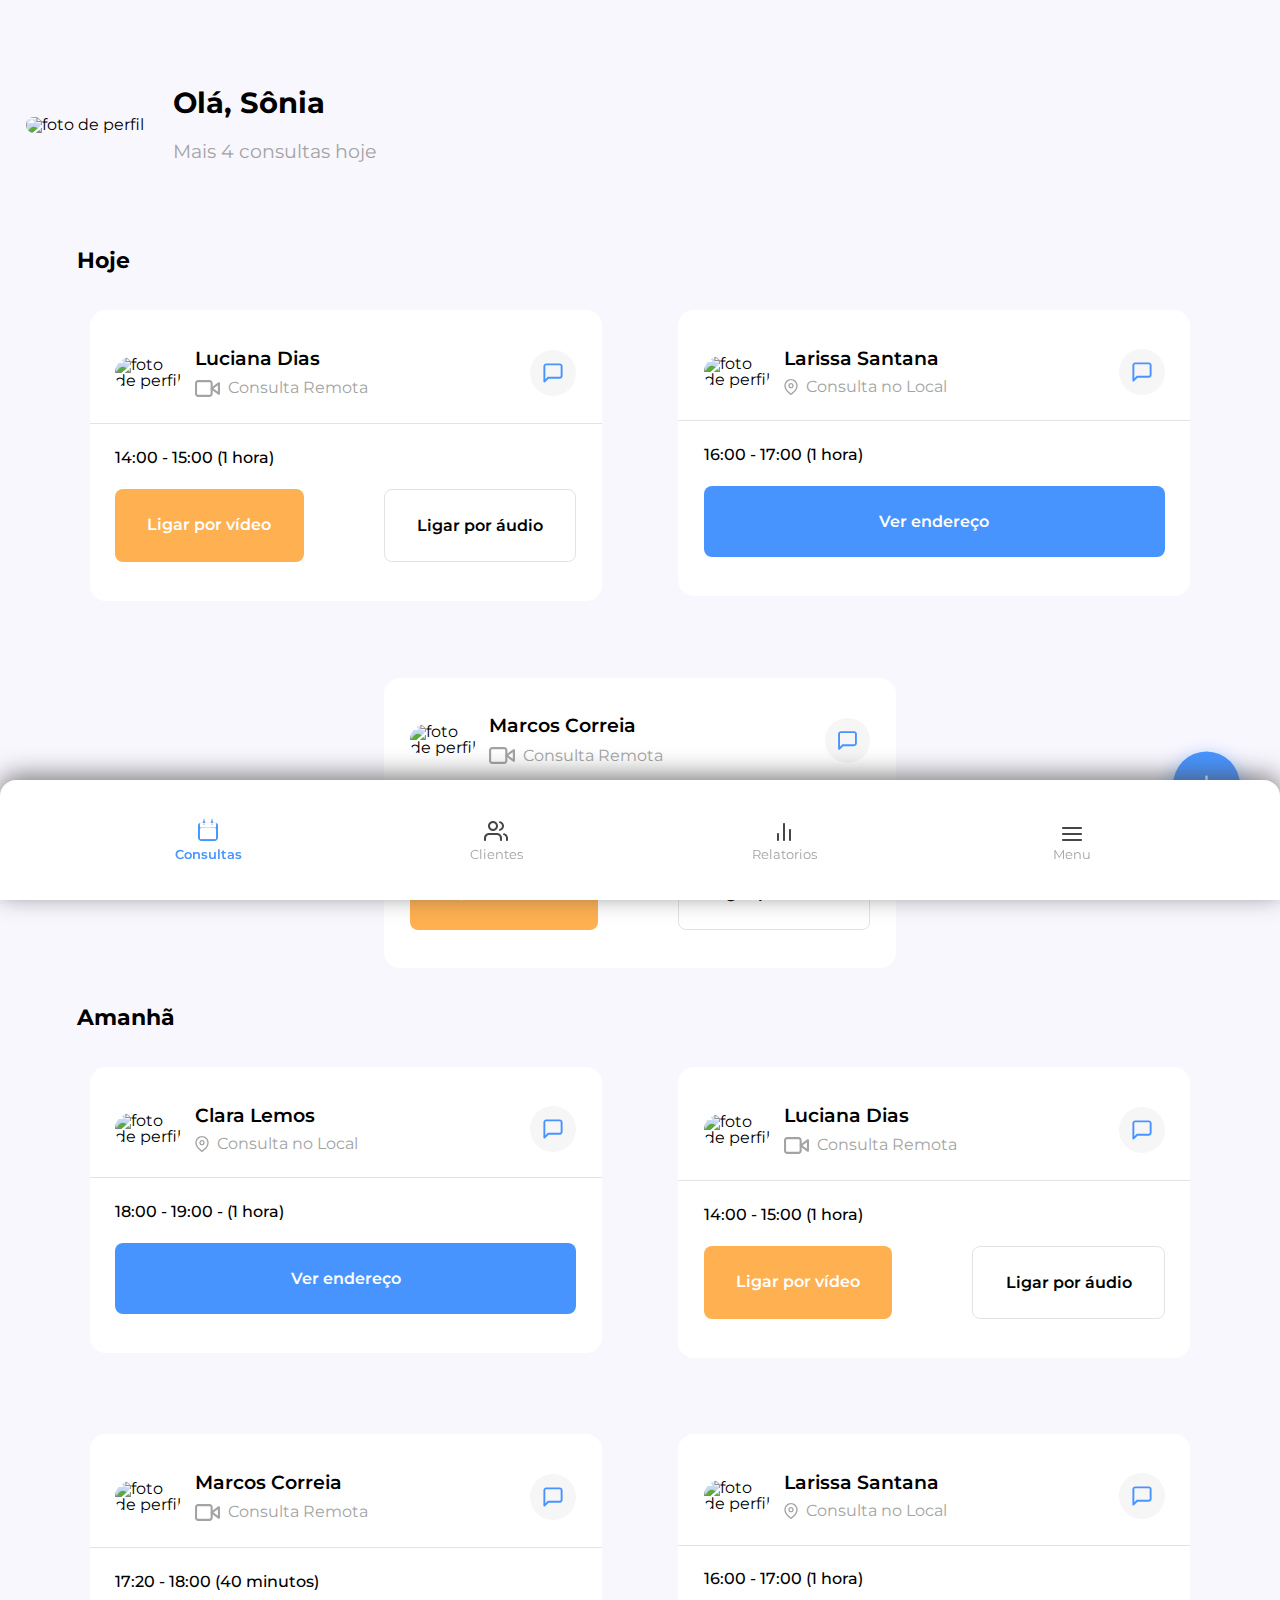
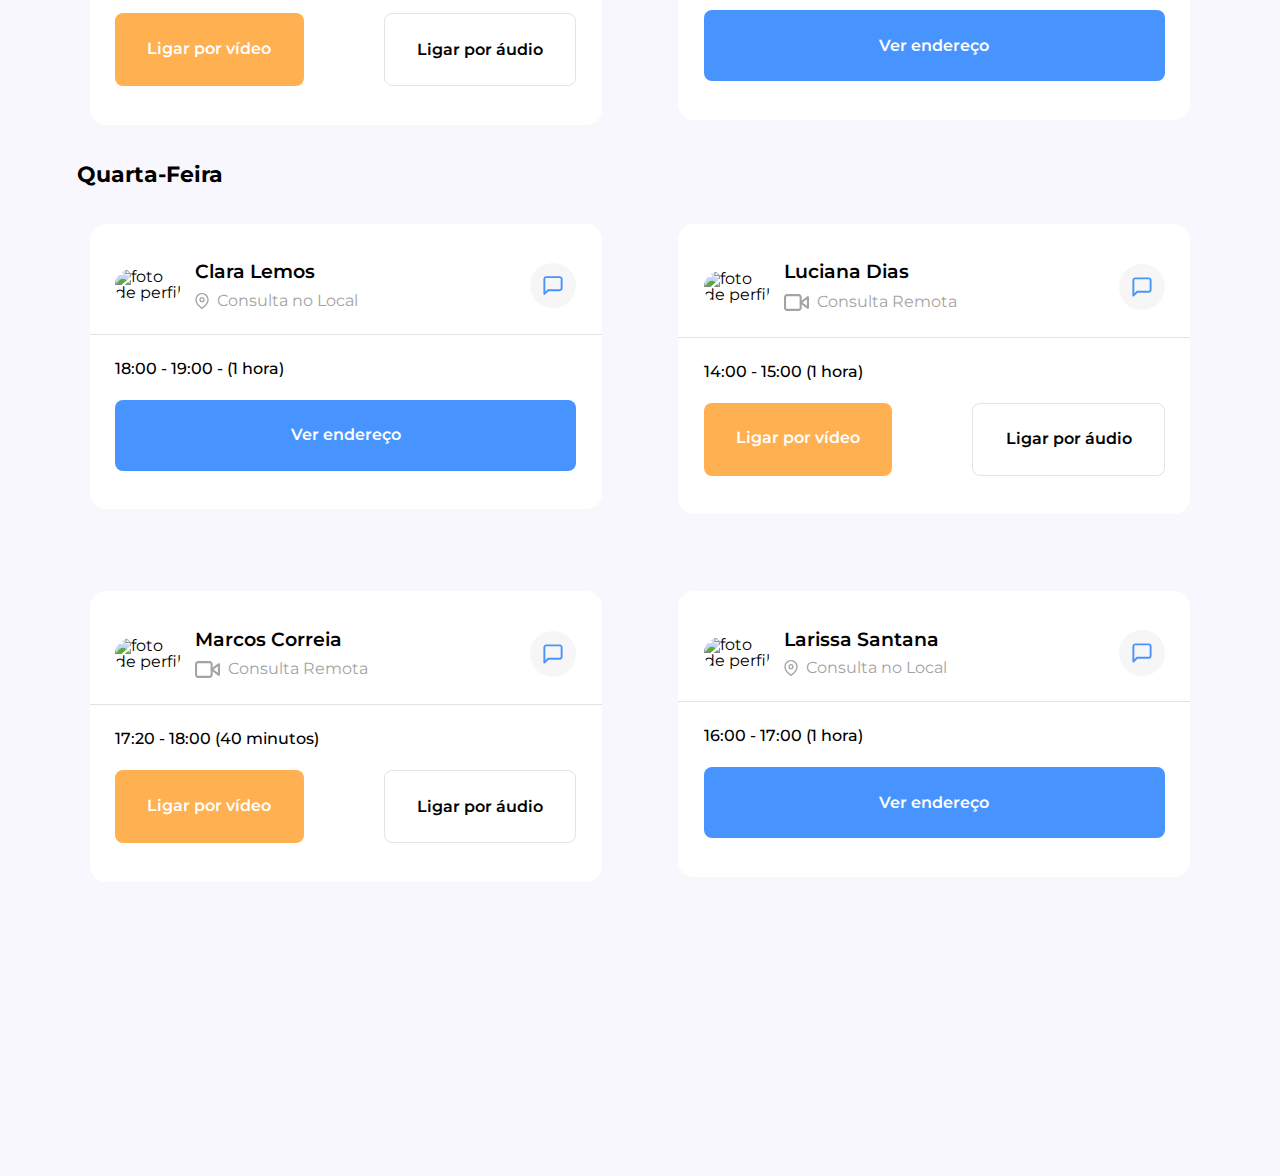
==== commit 5a677a0a: "tablet" ====
--- a/index.html
+++ b/index.html
@@ -20,235 +20,241 @@
 
         <h1 class="dia">Hoje</h1>
 
-        <section class="bloco">
-            <div class="perfil">
-                <img src="assets/perfil-2.svg" alt="foto de perfil" class="perfil__imagem">
-                <div class="perfil__dados">
-                    <h1 class="perfil__dados__nome">Luciana Dias</h1>
-                    <div class="perfil__dados__consulta">
-                        <img src="assets/Camera.svg" alt="camera" class="camera-img">
-                        <span class="perfil__dados__consulta__tipo">Consulta Remota</span>
-                    </div>
-                </div>
-                <img src="assets/Chatcirculo1.svg" alt="chat" class="chat-img">
-            </div>
-
-            <div class="remota">
-                <p class="consulta__horario">14:00 - 15:00 (1 hora)</p>
-                <div class="remota__botoes">
-                    <a href="#" class="remota__botoes__video">Ligar por vídeo</a>
-                    <a href="#" class="remota__botoes__audio">Ligar por áudio</a>
-                </div>
-            </div>
-        </section>
-
-        <section class="bloco">
-            <div class="perfil">
-                <img src="assets/perfil-3.svg" alt="foto de perfil" class="perfil__imagem">
-                <div class="perfil__dados">
-                    <h1 class="perfil__dados__nome">Larissa Santana</h1>
-                    <div class="perfil__dados__consulta">
-                        <img src="assets/pin.svg" alt="pin" class="pin-img">
-                        <span class="perfil__dados__consulta__tipo">Consulta no Local</span>
-                    </div>
-                </div>
-                <img src="assets/Chatcirculo1.svg" alt="chat" class="chat-img">
-            </div>
-
-            <div class="presencial">
-                <p class="consulta__horario">16:00 - 17:00 (1 hora)</p>
-                <a href="#" class="endereco__botao">Ver endereço</a>
-            </div>
-        </section>
-
-        <section class="bloco">
-            <div class="perfil">
-                <img src="assets/perfil-4.svg" alt="foto de perfil" class="perfil__imagem">
-                <div class="perfil__dados">
-                    <h1 class="perfil__dados__nome">Marcos Correia</h1>
-                    <div class="perfil__dados__consulta">
-                        <img src="assets/Camera.svg" alt="camera" class="camera-img">
-                        <span class="perfil__dados__consulta__tipo">Consulta Remota</span>
-                    </div>
-                </div>
-                <img src="assets/Chatcirculo1.svg" alt="chat" class="chat-img">
-            </div>
-
-            <div class="remota">
-                <p class="consulta__horario">17:20 - 18:00 (40 minutos)</p>
-                <div class="remota__botoes">
-                    <a href="#" class="remota__botoes__video">Ligar por vídeo</a>
-                    <a href="#" class="remota__botoes__audio">Ligar por áudio</a>
-                </div>
-            </div>
+        <section class="hoje">
+            <section class="bloco">
+                <div class="perfil">
+                    <img src="assets/perfil-2.svg" alt="foto de perfil" class="perfil__imagem">
+                    <div class="perfil__dados">
+                        <h1 class="perfil__dados__nome">Luciana Dias</h1>
+                        <div class="perfil__dados__consulta">
+                            <img src="assets/Camera.svg" alt="camera" class="camera-img">
+                            <span class="perfil__dados__consulta__tipo">Consulta Remota</span>
+                        </div>
+                    </div>
+                    <img src="assets/Chatcirculo1.svg" alt="chat" class="chat-img">
+                </div>
+
+                <div class="remota">
+                    <p class="consulta__horario">14:00 - 15:00 (1 hora)</p>
+                    <div class="remota__botoes">
+                        <a href="#" class="remota__botoes__video">Ligar por vídeo</a>
+                        <a href="#" class="remota__botoes__audio">Ligar por áudio</a>
+                    </div>
+                </div>
+            </section>
+
+            <section class="bloco">
+                <div class="perfil">
+                    <img src="assets/perfil-3.svg" alt="foto de perfil" class="perfil__imagem">
+                    <div class="perfil__dados">
+                        <h1 class="perfil__dados__nome">Larissa Santana</h1>
+                        <div class="perfil__dados__consulta">
+                            <img src="assets/pin.svg" alt="pin" class="pin-img">
+                            <span class="perfil__dados__consulta__tipo">Consulta no Local</span>
+                        </div>
+                    </div>
+                    <img src="assets/Chatcirculo1.svg" alt="chat" class="chat-img">
+                </div>
+
+                <div class="presencial">
+                    <p class="consulta__horario">16:00 - 17:00 (1 hora)</p>
+                    <a href="#" class="endereco__botao">Ver endereço</a>
+                </div>
+            </section>
+
+            <section class="bloco">
+                <div class="perfil">
+                    <img src="assets/perfil-4.svg" alt="foto de perfil" class="perfil__imagem">
+                    <div class="perfil__dados">
+                        <h1 class="perfil__dados__nome">Marcos Correia</h1>
+                        <div class="perfil__dados__consulta">
+                            <img src="assets/Camera.svg" alt="camera" class="camera-img">
+                            <span class="perfil__dados__consulta__tipo">Consulta Remota</span>
+                        </div>
+                    </div>
+                    <img src="assets/Chatcirculo1.svg" alt="chat" class="chat-img">
+                </div>
+
+                <div class="remota">
+                    <p class="consulta__horario">17:20 - 18:00 (40 minutos)</p>
+                    <div class="remota__botoes">
+                        <a href="#" class="remota__botoes__video">Ligar por vídeo</a>
+                        <a href="#" class="remota__botoes__audio">Ligar por áudio</a>
+                    </div>
+                </div>
+            </section>
         </section>
 
         <h1 class="dia">Amanhã</h1>
 
-        <section class="bloco">
-            <div class="perfil">
-                <img src="assets/perfil-5.svg" alt="foto de perfil" class="perfil__imagem">
-                <div class="perfil__dados">
-                    <h1 class="perfil__dados__nome">Clara Lemos</h1>
-                    <div class="perfil__dados__consulta">
-                        <img src="assets/pin.svg" alt="pin" class="pin-img">
-                        <span class="perfil__dados__consulta__tipo">Consulta no Local</span>
-                    </div>
-                </div>
-                <img src="assets/Chatcirculo1.svg" alt="chat" class="chat-img">
-            </div>
-
-            <div class="presencial">
-                <p class="consulta__horario">18:00 - 19:00 - (1 hora)</p>
-                <a href="#" class="endereco__botao">Ver endereço</a>
-            </div>
-        </section>
-
-        <section class="bloco">
-            <div class="perfil">
-                <img src="assets/perfil-2.svg" alt="foto de perfil" class="perfil__imagem">
-                <div class="perfil__dados">
-                    <h1 class="perfil__dados__nome">Luciana Dias</h1>
-                    <div class="perfil__dados__consulta">
-                        <img src="assets/Camera.svg" alt="camera" class="camera-img">
-                        <span class="perfil__dados__consulta__tipo">Consulta Remota</span>
-                    </div>
-                </div>
-                <img src="assets/Chatcirculo1.svg" alt="chat" class="chat-img">
-            </div>
-
-            <div class="remota">
-                <p class="consulta__horario">14:00 - 15:00 (1 hora)</p>
-                <div class="remota__botoes">
-                    <a href="#" class="remota__botoes__video">Ligar por vídeo</a>
-                    <a href="#" class="remota__botoes__audio">Ligar por áudio</a>
-                </div>
-            </div>
-        </section>
-
-        <section class="bloco">
-            <div class="perfil">
-                <img src="assets/perfil-4.svg" alt="foto de perfil" class="perfil__imagem">
-                <div class="perfil__dados">
-                    <h1 class="perfil__dados__nome">Marcos Correia</h1>
-                    <div class="perfil__dados__consulta">
-                        <img src="assets/Camera.svg" alt="camera" class="camera-img">
-                        <span class="perfil__dados__consulta__tipo">Consulta Remota</span>
-                    </div>
-                </div>
-                <img src="assets/Chatcirculo1.svg" alt="chat" class="chat-img">
-            </div>
-
-            <div class="remota">
-                <p class="consulta__horario">17:20 - 18:00 (40 minutos)</p>
-                <div class="remota__botoes">
-                    <a href="#" class="remota__botoes__video">Ligar por vídeo</a>
-                    <a href="#" class="remota__botoes__audio">Ligar por áudio</a>
-                </div>
-            </div>
-        </section>
-
-        <section class="bloco">
-            <div class="perfil">
-                <img src="assets/perfil-3.svg" alt="foto de perfil" class="perfil__imagem">
-                <div class="perfil__dados">
-                    <h1 class="perfil__dados__nome">Larissa Santana</h1>
-                    <div class="perfil__dados__consulta">
-                        <img src="assets/pin.svg" alt="pin" class="pin-img">
-                        <span class="perfil__dados__consulta__tipo">Consulta no Local</span>
-                    </div>
-                </div>
-                <img src="assets/Chatcirculo1.svg" alt="chat" class="chat-img">
-            </div>
-
-            <div class="presencial">
-                <p class="consulta__horario">16:00 - 17:00 (1 hora)</p>
-                <a href="#" class="endereco__botao">Ver endereço</a>
-            </div>
+        <section class="hoje">
+            <section class="bloco">
+                <div class="perfil">
+                    <img src="assets/perfil-5.svg" alt="foto de perfil" class="perfil__imagem">
+                    <div class="perfil__dados">
+                        <h1 class="perfil__dados__nome">Clara Lemos</h1>
+                        <div class="perfil__dados__consulta">
+                            <img src="assets/pin.svg" alt="pin" class="pin-img">
+                            <span class="perfil__dados__consulta__tipo">Consulta no Local</span>
+                        </div>
+                    </div>
+                    <img src="assets/Chatcirculo1.svg" alt="chat" class="chat-img">
+                </div>
+
+                <div class="presencial">
+                    <p class="consulta__horario">18:00 - 19:00 - (1 hora)</p>
+                    <a href="#" class="endereco__botao">Ver endereço</a>
+                </div>
+            </section>
+
+            <section class="bloco">
+                <div class="perfil">
+                    <img src="assets/perfil-2.svg" alt="foto de perfil" class="perfil__imagem">
+                    <div class="perfil__dados">
+                        <h1 class="perfil__dados__nome">Luciana Dias</h1>
+                        <div class="perfil__dados__consulta">
+                            <img src="assets/Camera.svg" alt="camera" class="camera-img">
+                            <span class="perfil__dados__consulta__tipo">Consulta Remota</span>
+                        </div>
+                    </div>
+                    <img src="assets/Chatcirculo1.svg" alt="chat" class="chat-img">
+                </div>
+
+                <div class="remota">
+                    <p class="consulta__horario">14:00 - 15:00 (1 hora)</p>
+                    <div class="remota__botoes">
+                        <a href="#" class="remota__botoes__video">Ligar por vídeo</a>
+                        <a href="#" class="remota__botoes__audio">Ligar por áudio</a>
+                    </div>
+                </div>
+            </section>
+
+            <section class="bloco">
+                <div class="perfil">
+                    <img src="assets/perfil-4.svg" alt="foto de perfil" class="perfil__imagem">
+                    <div class="perfil__dados">
+                        <h1 class="perfil__dados__nome">Marcos Correia</h1>
+                        <div class="perfil__dados__consulta">
+                            <img src="assets/Camera.svg" alt="camera" class="camera-img">
+                            <span class="perfil__dados__consulta__tipo">Consulta Remota</span>
+                        </div>
+                    </div>
+                    <img src="assets/Chatcirculo1.svg" alt="chat" class="chat-img">
+                </div>
+
+                <div class="remota">
+                    <p class="consulta__horario">17:20 - 18:00 (40 minutos)</p>
+                    <div class="remota__botoes">
+                        <a href="#" class="remota__botoes__video">Ligar por vídeo</a>
+                        <a href="#" class="remota__botoes__audio">Ligar por áudio</a>
+                    </div>
+                </div>
+            </section>
+
+            <section class="bloco">
+                <div class="perfil">
+                    <img src="assets/perfil-3.svg" alt="foto de perfil" class="perfil__imagem">
+                    <div class="perfil__dados">
+                        <h1 class="perfil__dados__nome">Larissa Santana</h1>
+                        <div class="perfil__dados__consulta">
+                            <img src="assets/pin.svg" alt="pin" class="pin-img">
+                            <span class="perfil__dados__consulta__tipo">Consulta no Local</span>
+                        </div>
+                    </div>
+                    <img src="assets/Chatcirculo1.svg" alt="chat" class="chat-img">
+                </div>
+
+                <div class="presencial">
+                    <p class="consulta__horario">16:00 - 17:00 (1 hora)</p>
+                    <a href="#" class="endereco__botao">Ver endereço</a>
+                </div>
+            </section>
         </section>
 
         <h1 class="dia">Quarta-Feira</h1>
 
-        <section class="bloco">
-            <div class="perfil">
-                <img src="assets/perfil-5.svg" alt="foto de perfil" class="perfil__imagem">
-                <div class="perfil__dados">
-                    <h1 class="perfil__dados__nome">Clara Lemos</h1>
-                    <div class="perfil__dados__consulta">
-                        <img src="assets/pin.svg" alt="pin" class="pin-img">
-                        <span class="perfil__dados__consulta__tipo">Consulta no Local</span>
-                    </div>
-                </div>
-                <img src="assets/Chatcirculo1.svg" alt="chat" class="chat-img">
-            </div>
-
-            <div class="presencial">
-                <p class="consulta__horario">18:00 - 19:00 - (1 hora)</p>
-                <a href="#" class="endereco__botao">Ver endereço</a>
-            </div>
-        </section>
-
-        <section class="bloco">
-            <div class="perfil">
-                <img src="assets/perfil-2.svg" alt="foto de perfil" class="perfil__imagem">
-                <div class="perfil__dados">
-                    <h1 class="perfil__dados__nome">Luciana Dias</h1>
-                    <div class="perfil__dados__consulta">
-                        <img src="assets/Camera.svg" alt="camera" class="camera-img">
-                        <span class="perfil__dados__consulta__tipo">Consulta Remota</span>
-                    </div>
-                </div>
-                <img src="assets/Chatcirculo1.svg" alt="chat" class="chat-img">
-            </div>
-
-            <div class="remota">
-                <p class="consulta__horario">14:00 - 15:00 (1 hora)</p>
-                <div class="remota__botoes">
-                    <a href="#" class="remota__botoes__video">Ligar por vídeo</a>
-                    <a href="#" class="remota__botoes__audio">Ligar por áudio</a>
-                </div>
-            </div>
-        </section>
-
-        <section class="bloco">
-            <div class="perfil">
-                <img src="assets/perfil-4.svg" alt="foto de perfil" class="perfil__imagem">
-                <div class="perfil__dados">
-                    <h1 class="perfil__dados__nome">Marcos Correia</h1>
-                    <div class="perfil__dados__consulta">
-                        <img src="assets/Camera.svg" alt="camera" class="camera-img">
-                        <span class="perfil__dados__consulta__tipo">Consulta Remota</span>
-                    </div>
-                </div>
-                <img src="assets/Chatcirculo1.svg" alt="chat" class="chat-img">
-            </div>
-
-            <div class="remota">
-                <p class="consulta__horario">17:20 - 18:00 (40 minutos)</p>
-                <div class="remota__botoes">
-                    <a href="#" class="remota__botoes__video">Ligar por vídeo</a>
-                    <a href="#" class="remota__botoes__audio">Ligar por áudio</a>
-                </div>
-            </div>
-        </section>
-
-        <section class="bloco">
-            <div class="perfil">
-                <img src="assets/perfil-3.svg" alt="foto de perfil" class="perfil__imagem">
-                <div class="perfil__dados">
-                    <h1 class="perfil__dados__nome">Larissa Santana</h1>
-                    <div class="perfil__dados__consulta">
-                        <img src="assets/pin.svg" alt="pin" class="pin-img">
-                        <span class="perfil__dados__consulta__tipo">Consulta no Local</span>
-                    </div>
-                </div>
-                <img src="assets/Chatcirculo1.svg" alt="chat" class="chat-img">
-            </div>
-
-            <div class="presencial">
-                <p class="consulta__horario">16:00 - 17:00 (1 hora)</p>
-                <a href="#" class="endereco__botao">Ver endereço</a>
-            </div>
+        <section class="hoje">
+            <section class="bloco">
+                <div class="perfil">
+                    <img src="assets/perfil-5.svg" alt="foto de perfil" class="perfil__imagem">
+                    <div class="perfil__dados">
+                        <h1 class="perfil__dados__nome">Clara Lemos</h1>
+                        <div class="perfil__dados__consulta">
+                            <img src="assets/pin.svg" alt="pin" class="pin-img">
+                            <span class="perfil__dados__consulta__tipo">Consulta no Local</span>
+                        </div>
+                    </div>
+                    <img src="assets/Chatcirculo1.svg" alt="chat" class="chat-img">
+                </div>
+
+                <div class="presencial">
+                    <p class="consulta__horario">18:00 - 19:00 - (1 hora)</p>
+                    <a href="#" class="endereco__botao">Ver endereço</a>
+                </div>
+            </section>
+
+            <section class="bloco">
+                <div class="perfil">
+                    <img src="assets/perfil-2.svg" alt="foto de perfil" class="perfil__imagem">
+                    <div class="perfil__dados">
+                        <h1 class="perfil__dados__nome">Luciana Dias</h1>
+                        <div class="perfil__dados__consulta">
+                            <img src="assets/Camera.svg" alt="camera" class="camera-img">
+                            <span class="perfil__dados__consulta__tipo">Consulta Remota</span>
+                        </div>
+                    </div>
+                    <img src="assets/Chatcirculo1.svg" alt="chat" class="chat-img">
+                </div>
+
+                <div class="remota">
+                    <p class="consulta__horario">14:00 - 15:00 (1 hora)</p>
+                    <div class="remota__botoes">
+                        <a href="#" class="remota__botoes__video">Ligar por vídeo</a>
+                        <a href="#" class="remota__botoes__audio">Ligar por áudio</a>
+                    </div>
+                </div>
+            </section>
+
+            <section class="bloco">
+                <div class="perfil">
+                    <img src="assets/perfil-4.svg" alt="foto de perfil" class="perfil__imagem">
+                    <div class="perfil__dados">
+                        <h1 class="perfil__dados__nome">Marcos Correia</h1>
+                        <div class="perfil__dados__consulta">
+                            <img src="assets/Camera.svg" alt="camera" class="camera-img">
+                            <span class="perfil__dados__consulta__tipo">Consulta Remota</span>
+                        </div>
+                    </div>
+                    <img src="assets/Chatcirculo1.svg" alt="chat" class="chat-img">
+                </div>
+
+                <div class="remota">
+                    <p class="consulta__horario">17:20 - 18:00 (40 minutos)</p>
+                    <div class="remota__botoes">
+                        <a href="#" class="remota__botoes__video">Ligar por vídeo</a>
+                        <a href="#" class="remota__botoes__audio">Ligar por áudio</a>
+                    </div>
+                </div>
+            </section>
+
+            <section class="bloco">
+                <div class="perfil">
+                    <img src="assets/perfil-3.svg" alt="foto de perfil" class="perfil__imagem">
+                    <div class="perfil__dados">
+                        <h1 class="perfil__dados__nome">Larissa Santana</h1>
+                        <div class="perfil__dados__consulta">
+                            <img src="assets/pin.svg" alt="pin" class="pin-img">
+                            <span class="perfil__dados__consulta__tipo">Consulta no Local</span>
+                        </div>
+                    </div>
+                    <img src="assets/Chatcirculo1.svg" alt="chat" class="chat-img">
+                </div>
+
+                <div class="presencial">
+                    <p class="consulta__horario">16:00 - 17:00 (1 hora)</p>
+                    <a href="#" class="endereco__botao">Ver endereço</a>
+                </div>
+            </section>
         </section>
 
         <button class="botao-flutuante"><img src="assets/Botão flutuante.svg" alt="botao flutuante" class="flutuante-img"></button>
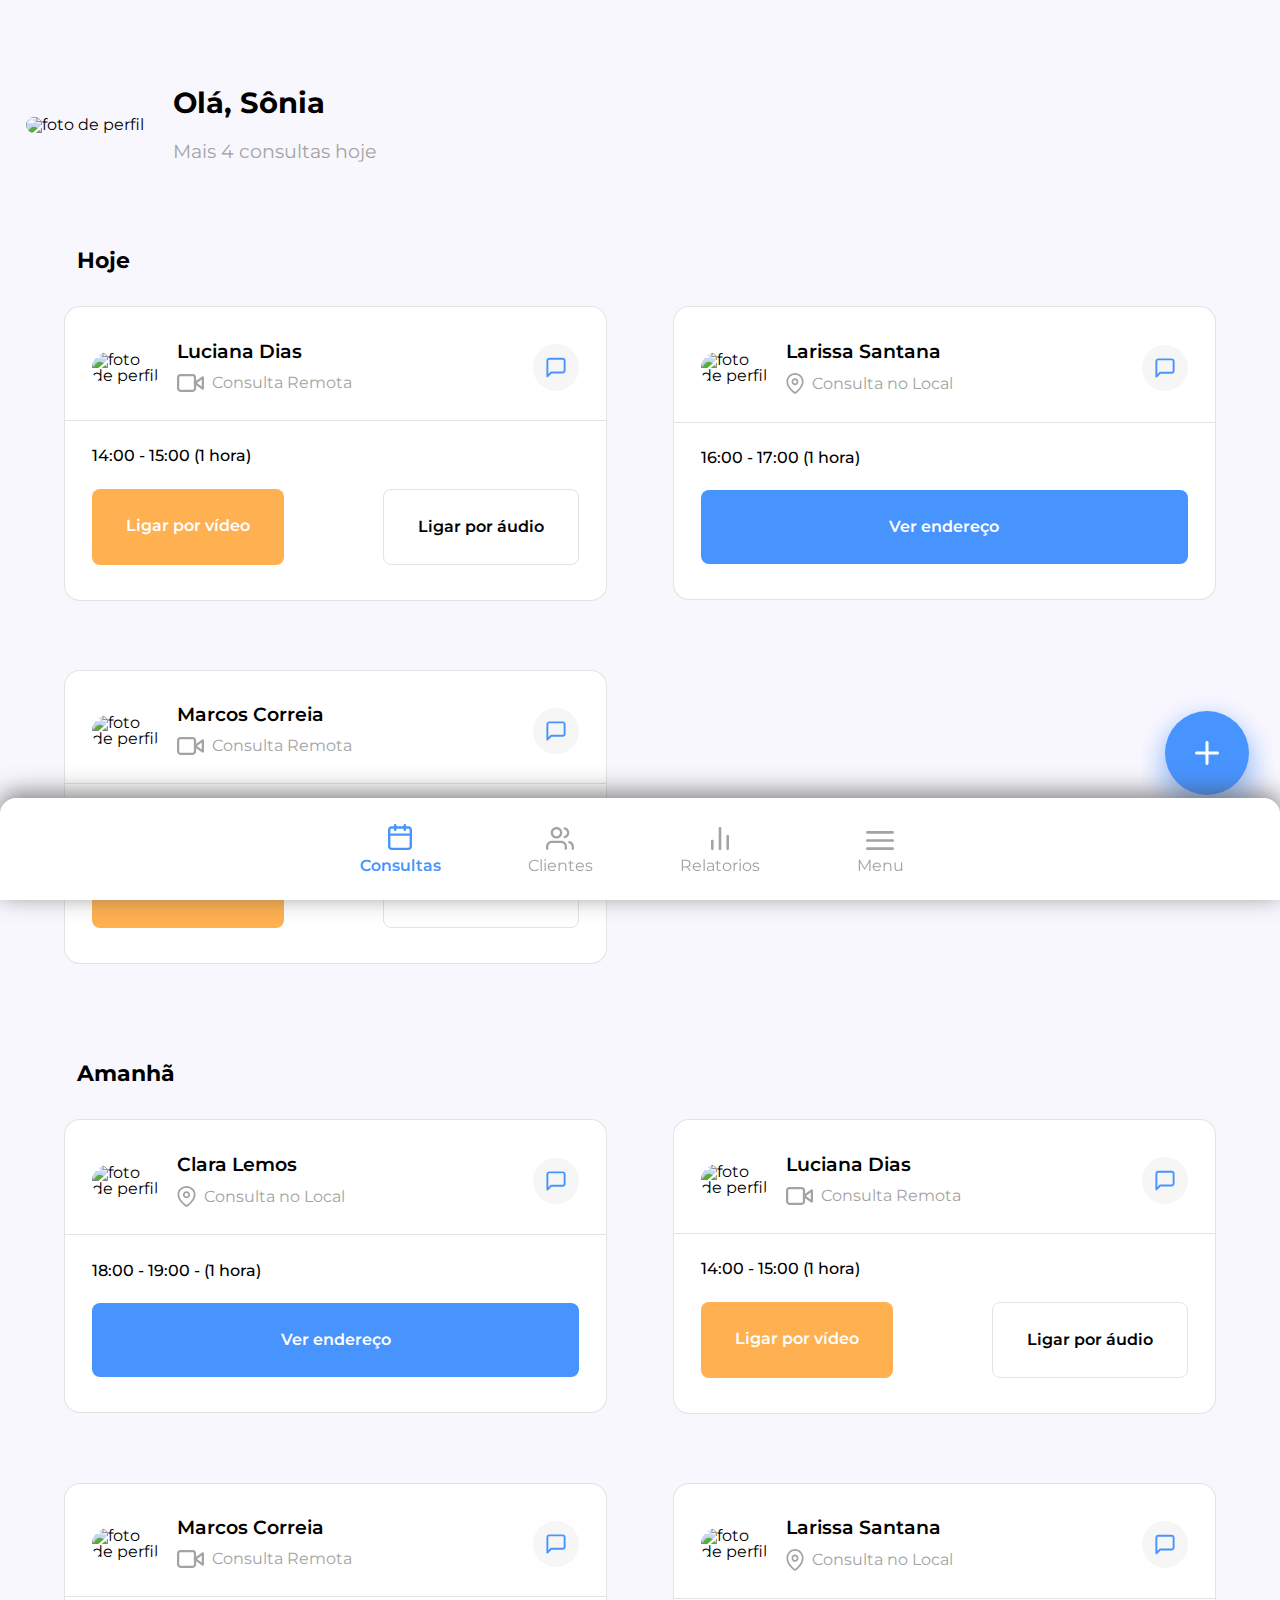
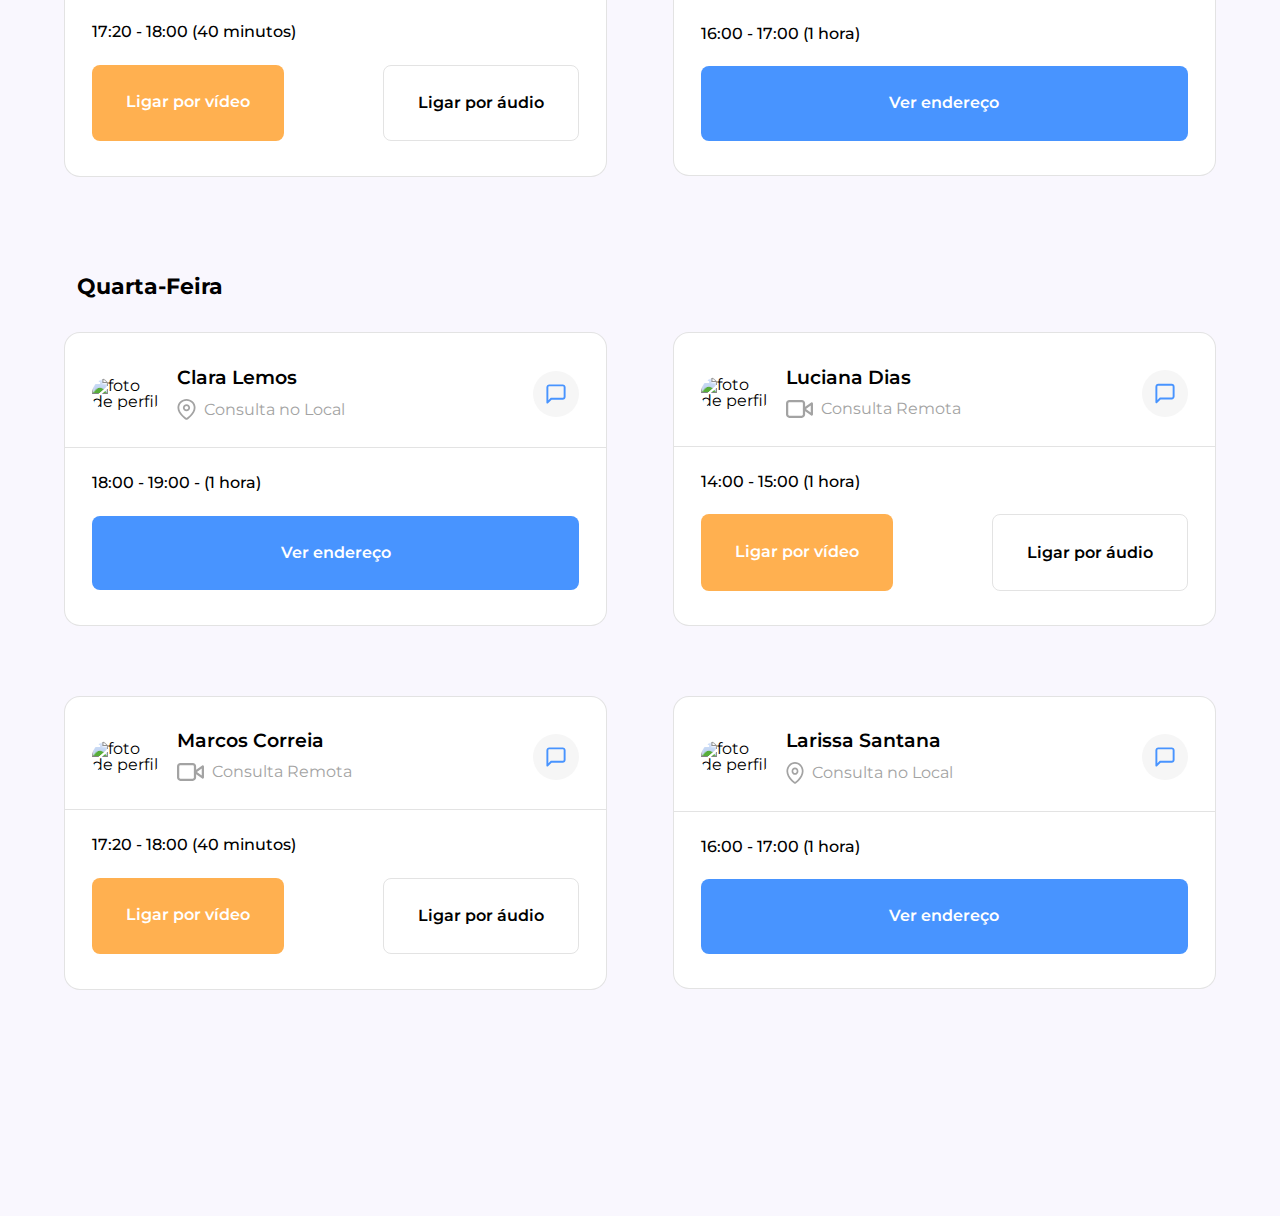
==== commit d8de7ec6: "finalizacao desktop" ====
--- a/index.html
+++ b/index.html
@@ -3,11 +3,30 @@
 <head>
     <meta charset="UTF-8">
     <meta name="viewport" content="width=device-width, initial-scale=1.0">
-    <title>Consultorio</title>
+    <title>Consultas</title>
     <link rel="stylesheet" href="styles/reset.css">
     <link rel="stylesheet" href="styles/styles.css">
 </head>
 <body>
+
+    <header class="cabecalho">
+        <a href="index.html" class="cabecalho__opcao">
+            <img src="assets/Calendarioicone.svg" alt="" class="cabecalho__consultas-img">
+            <span class="cabecalho__consultas__texto">Consultas</span>
+        </a>
+        <a href="#" class="cabecalho__opcao">
+            <img src="assets/clientes icone.svg" alt="" class="cabecalho__clientes-img">
+            <span class="cabecalho__opcao__texto">Clientes</span>
+        </a>
+        <a href="#" class="cabecalho__opcao">
+            <img src="assets/relatorios icone.svg" alt="" class="cabecalho__relatorios-img">
+            <span class="cabecalho__opcao__texto">Relatorios</span>
+        </a>
+        <a href="#" class="cabecalho__opcao">
+            <img src="assets/menu icone.svg" alt="" class="cabecalho__menu-img">
+            <span class="cabecalho__opcao__texto">Menu</span>
+        </a>
+    </header>
 
     <main>
         <section class="banner">
@@ -257,28 +276,29 @@
             </section>
         </section>
 
-        <button class="botao-flutuante"><img src="assets/Botão flutuante.svg" alt="botao flutuante" class="flutuante-img"></button>
+        <a href="nova-consulta.html" class="botao-flutuante"><img src="assets/Botão flutuante.svg" alt="botao flutuante" class="flutuante-img"></a>
     </main>
 
     
     <footer class="rodape">
 
         <div class="rodape__opcao">
-            <img src="assets/Calendarioicone.svg" alt="">
+            <img src="assets/Calendarioicone.svg" alt="" class="rodape__consultas-img">
             <span class="rodape__consultas__texto">Consultas</span>
         </div>
         <div class="rodape__opcao">
-            <img src="assets/clientes icone.svg" alt="">
+            <img src="assets/clientes icone.svg" alt="" class="rodape__clientes-img">
             <span class="rodape__opcao__texto">Clientes</span>
         </div>
         <div class="rodape__opcao">
-            <img src="assets/relatorios icone.svg" alt="">
+            <img src="assets/relatorios icone.svg" alt="" class="rodape__relatorios-img">
             <span class="rodape__opcao__texto">Relatorios</span>
         </div>
         <div class="rodape__opcao">
-            <img src="assets/menu icone.svg" alt="">
+            <img src="assets/menu icone.svg" alt="" class="rodape__menu-img">
             <span class="rodape__opcao__texto">Menu</span>
         </div>
     </footer>
 </body>
-</html>+</html>
+
--- a/styles/styles.css
+++ b/styles/styles.css
@@ -2,10 +2,13 @@
 @import url(banner.css);
 @import url(consulta.css);
 @import url(rodape.css);
+@import url(header.css);
+@import url(marcar.css);
 
 :root {
-    --cor-principal: #FFFFFF;
+    --cor-principal: #ffffff;
     --cor-secundaria: #A3A3A3;
+    --cor-fundo: #F9F7FE;
     --botao-video: #FFB050;
     --botao-endereco: #4894FF;
     --fonte-principal: "Montserrat", serif;
@@ -22,7 +25,7 @@
 
 body {
     font-family: var(--fonte-principal);
-    background-color: #F9F7FE;
+    background-color: var(--cor-fundo);
     max-width: 100%;
     overflow-x: hidden;
     position: relative;   
